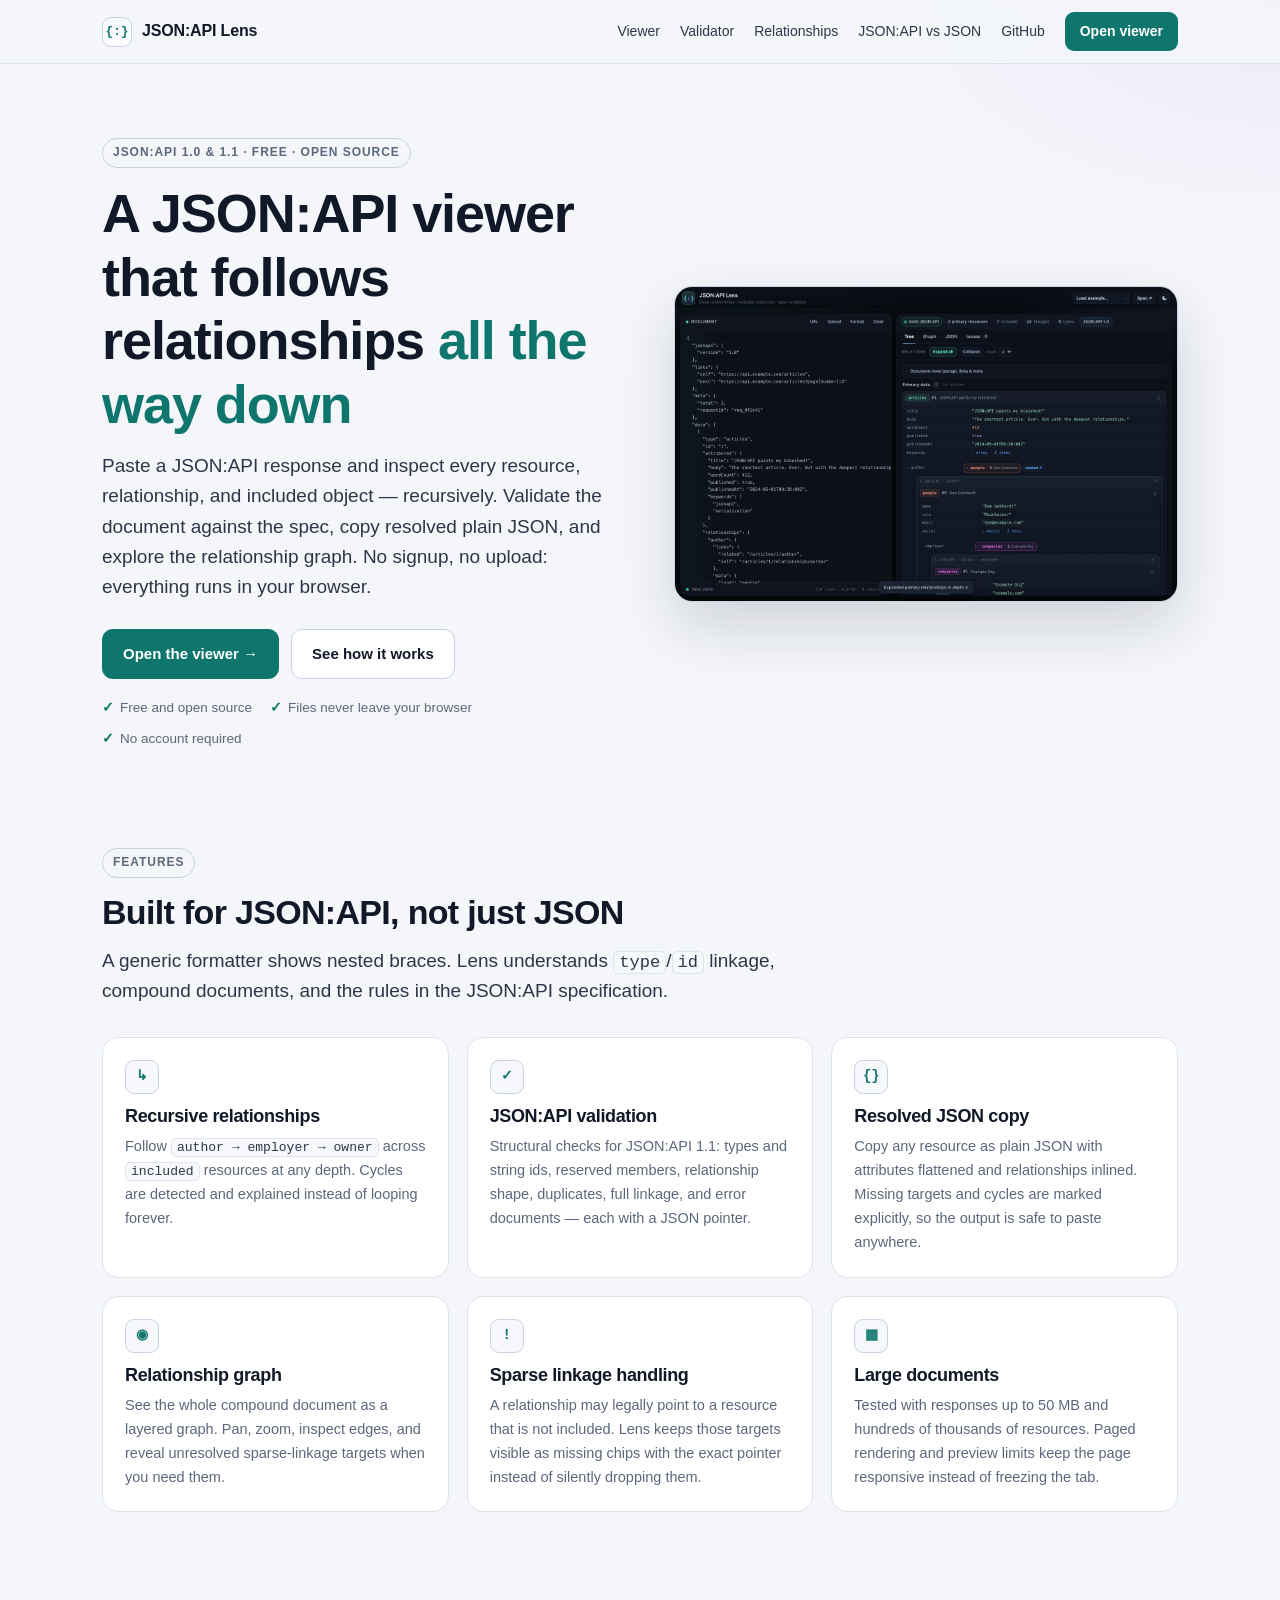
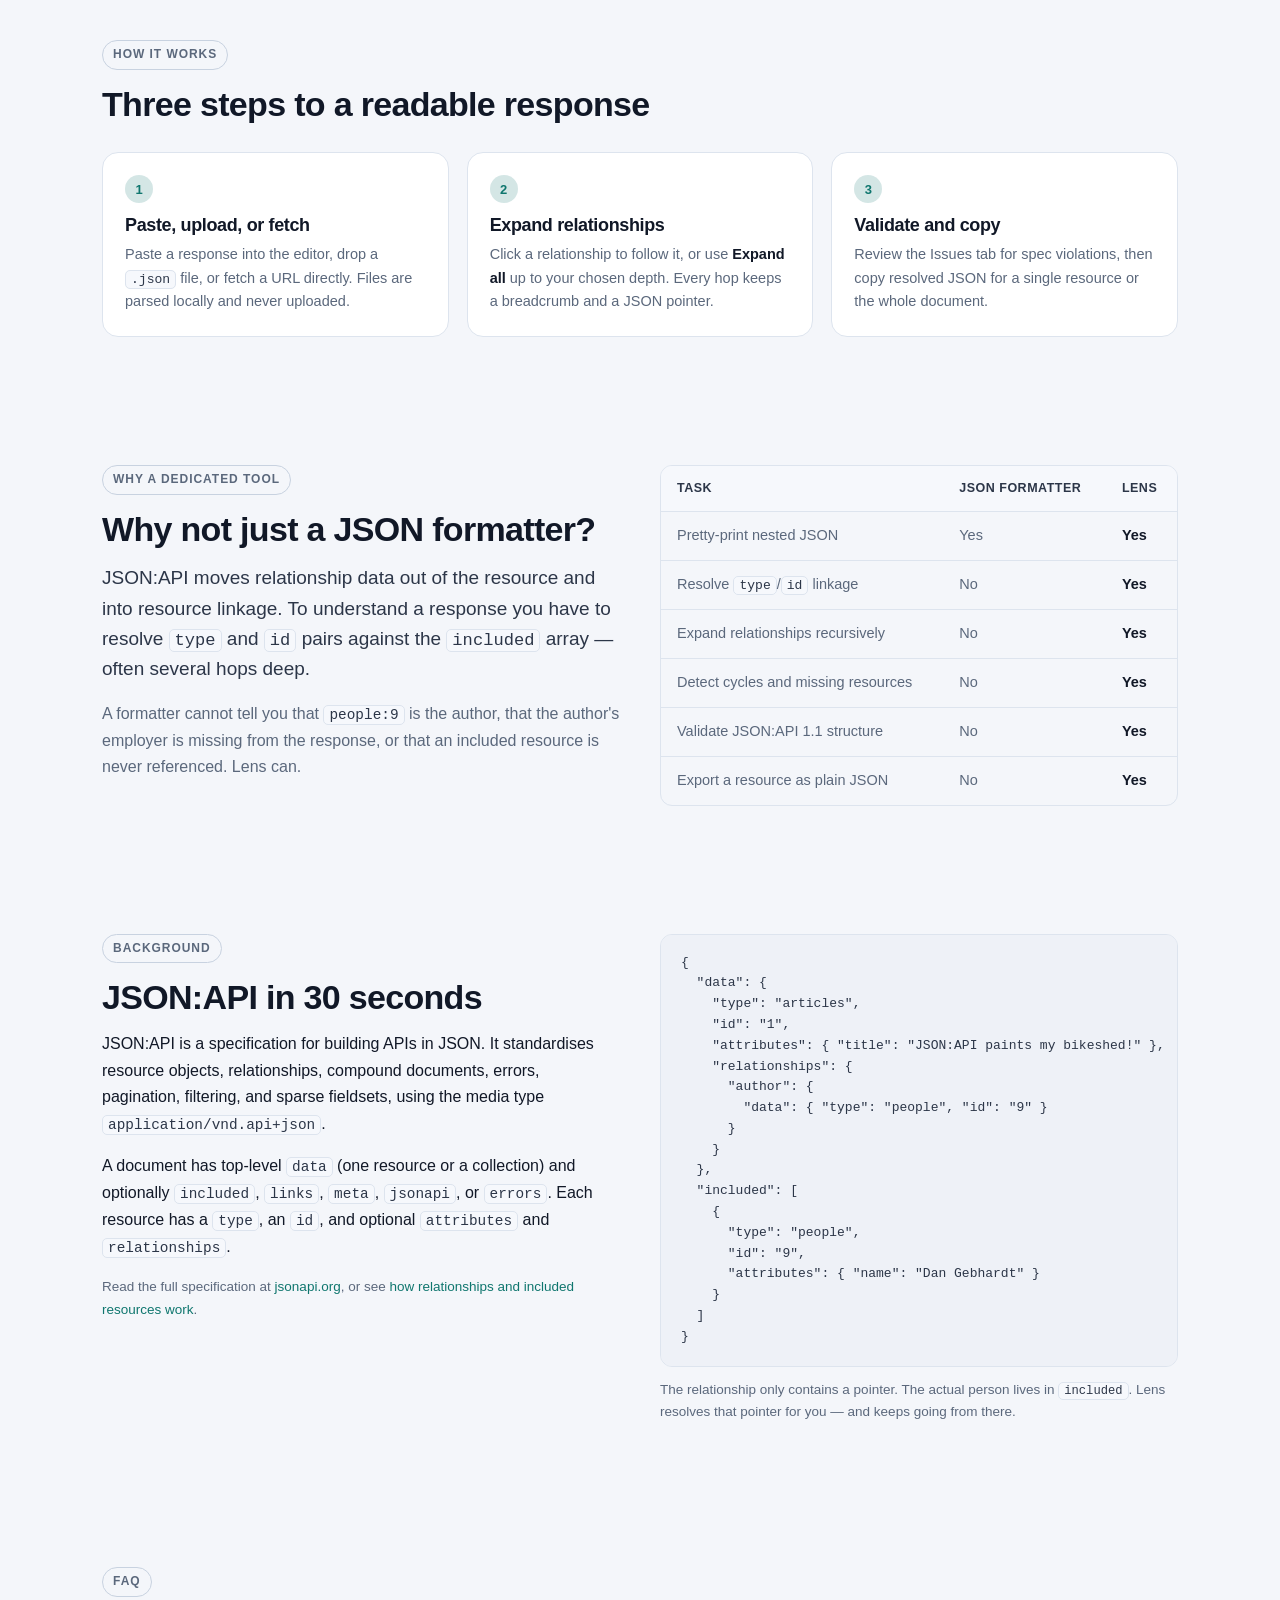
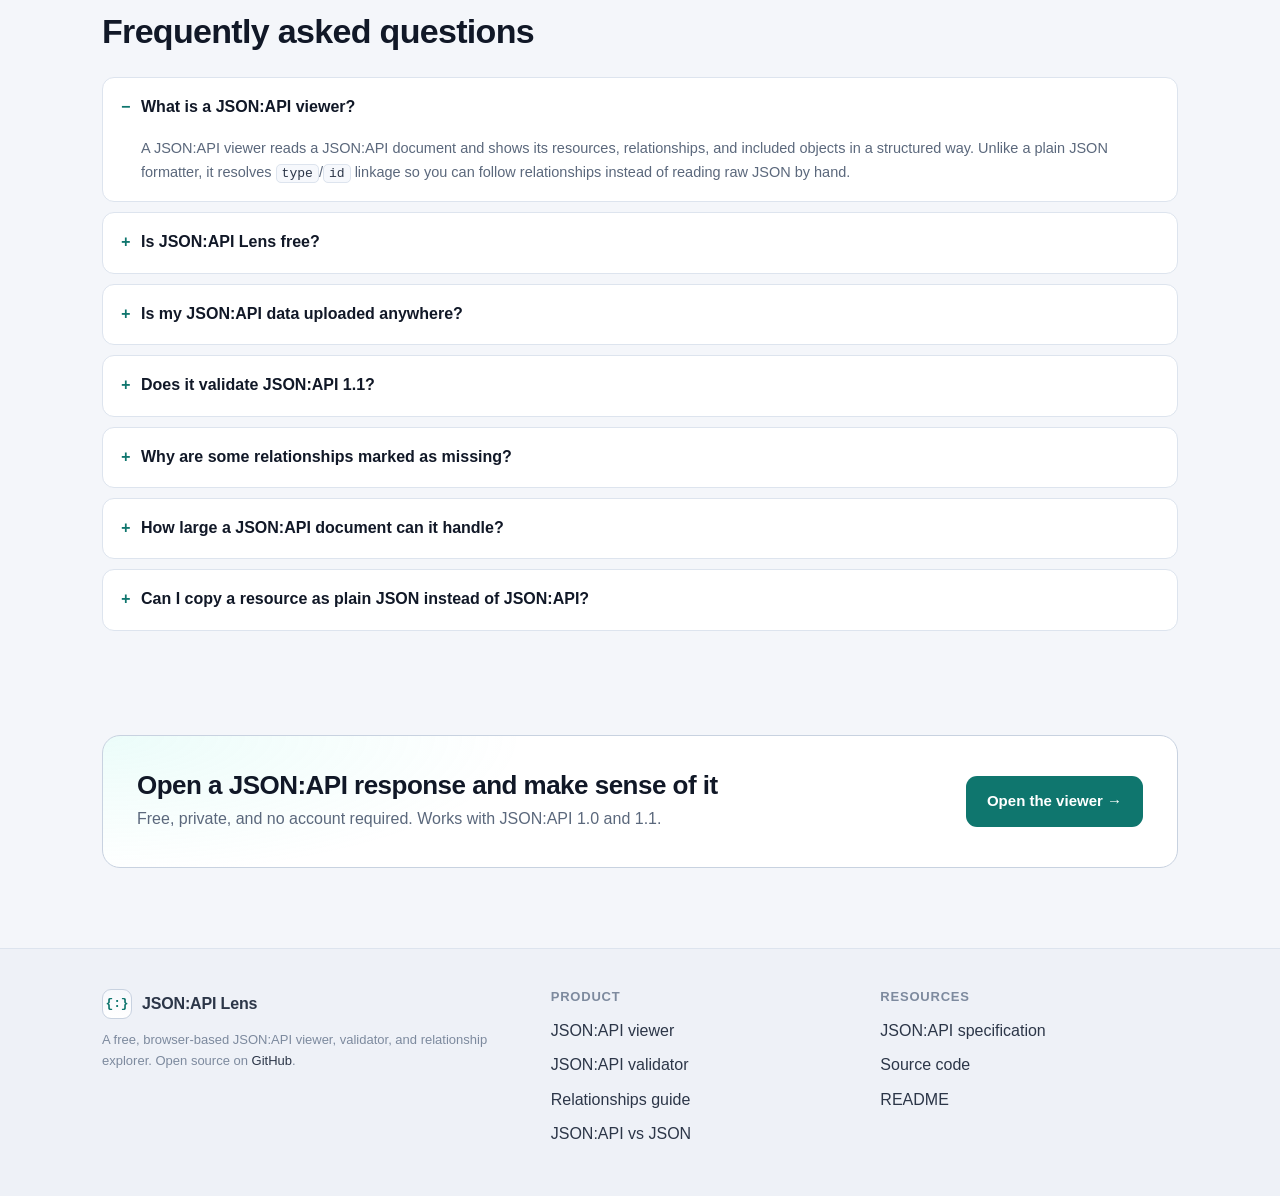
==== index.html @ 41653e5f "JSON:API Lens: viewer, validator, guides, and SEO" ====
<!doctype html>
<html lang="en">
  <head>
    <meta charset="utf-8" />
    <meta name="viewport" content="width=device-width, initial-scale=1" />
    <title>JSON:API Viewer, Validator &amp; Explorer — JSON:API Lens</title>
    <meta
      name="description"
      content="Free online JSON:API viewer, validator and explorer. Expand relationships and included resources recursively, inspect compound documents, and check JSON:API 1.1 structure. Runs in your browser — no signup."
    />
    <meta name="robots" content="index,follow,max-image-preview:large" />
    <link rel="canonical" href="https://nayanbhut.github.io/jsonapi-lens/" />
    <link rel="icon" type="image/svg+xml" href="assets/favicon.svg" />
    <meta name="theme-color" content="#070a10" />

    <meta property="og:type" content="website" />
    <meta property="og:site_name" content="JSON:API Lens" />
    <meta property="og:url" content="https://nayanbhut.github.io/jsonapi-lens/" />
    <meta property="og:title" content="JSON:API Viewer, Validator &amp; Explorer — JSON:API Lens" />
    <meta
      property="og:description"
      content="Expand JSON:API relationships and included resources recursively, validate the document against the spec, and copy resolved plain JSON. Free, private, and browser-based."
    />
    <meta property="og:image" content="https://nayanbhut.github.io/jsonapi-lens/assets/og-image.png" />
    <meta property="og:image:width" content="1200" />
    <meta property="og:image:height" content="630" />
    <meta name="twitter:card" content="summary_large_image" />
    <meta name="twitter:title" content="JSON:API Viewer, Validator &amp; Explorer — JSON:API Lens" />
    <meta
      name="twitter:description"
      content="Expand JSON:API relationships and included resources recursively, validate the document against the spec, and copy resolved plain JSON."
    />
    <meta name="twitter:image" content="https://nayanbhut.github.io/jsonapi-lens/assets/og-image.png" />

    <link rel="stylesheet" href="site.css" />

    <script type="application/ld+json">
      {
        "@context": "https://schema.org",
        "@graph": [
          {
            "@type": "WebSite",
            "@id": "https://nayanbhut.github.io/jsonapi-lens/#website",
            "url": "https://nayanbhut.github.io/jsonapi-lens/",
            "name": "JSON:API Lens",
            "description": "Free JSON:API viewer, validator, and relationship explorer."
          },
          {
            "@type": "SoftwareApplication",
            "@id": "https://nayanbhut.github.io/jsonapi-lens/#app",
            "name": "JSON:API Lens",
            "url": "https://nayanbhut.github.io/jsonapi-lens/viewer/",
            "applicationCategory": "DeveloperApplication",
            "operatingSystem": "Any",
            "browserRequirements": "Requires JavaScript",
            "description": "Inspect JSON:API documents with recursive relationship expansion, spec validation, resolved JSON export, and an interactive relationship graph.",
            "offers": {
              "@type": "Offer",
              "price": "0",
              "priceCurrency": "USD"
            },
            "isAccessibleForFree": true,
            "license": "https://github.com/NayanBhut/jsonapi-lens"
          },
          {
            "@type": "FAQPage",
            "@id": "https://nayanbhut.github.io/jsonapi-lens/#faq",
            "mainEntity": [
              {
                "@type": "Question",
                "name": "What is a JSON:API viewer?",
                "acceptedAnswer": {
                  "@type": "Answer",
                  "text": "A JSON:API viewer reads a JSON:API document and shows its resources, relationships, and included objects in a structured way. Unlike a plain JSON formatter, it resolves type/id linkage so you can follow relationships instead of reading raw JSON by hand."
                }
              },
              {
                "@type": "Question",
                "name": "Is JSON:API Lens free?",
                "acceptedAnswer": {
                  "@type": "Answer",
                  "text": "Yes. JSON:API Lens is free and open source. There is no signup, no paid tier, and no server-side processing."
                }
              },
              {
                "@type": "Question",
                "name": "Is my JSON:API data uploaded anywhere?",
                "acceptedAnswer": {
                  "@type": "Answer",
                  "text": "No. Parsing, validation, and rendering happen entirely in your browser. If you fetch a URL, the request goes directly from your browser to that API, subject to its CORS policy."
                }
              },
              {
                "@type": "Question",
                "name": "Does it validate JSON:API 1.1?",
                "acceptedAnswer": {
                  "@type": "Answer",
                  "text": "JSON:API Lens checks structural JSON:API 1.1 rules: required type and string id members, reserved field names, attribute/relationship collisions, relationship shape, duplicate resources, full linkage, resource identifier objects, and error document structure. Business rules are out of scope."
                }
              },
              {
                "@type": "Question",
                "name": "Why are some relationships marked as missing?",
                "acceptedAnswer": {
                  "@type": "Answer",
                  "text": "JSON:API allows sparse linkage: a relationship can point to a resource that is not present in data or included. Lens keeps those targets visible as missing chips with their JSON pointer so you can tell an intentionally omitted resource from a broken document."
                }
              },
              {
                "@type": "Question",
                "name": "How large a JSON:API document can it handle?",
                "acceptedAnswer": {
                  "@type": "Answer",
                  "text": "The viewer handles documents up to 50 MB. It renders primary resources, included resources, and validation issues in pages so the page stays responsive, and it summarizes values that are too large or too deeply nested to preview."
                }
              },
              {
                "@type": "Question",
                "name": "Can I copy a resource as plain JSON instead of JSON:API?",
                "acceptedAnswer": {
                  "@type": "Answer",
                  "text": "Yes. The copy button on any resource card produces plain JSON: attributes are flattened and relationships are replaced with the resolved resource data, recursively. Missing targets and cycles are marked explicitly."
                }
              }
            ]
          }
        ]
      }
    </script>
  </head>
  <body>
    <a class="skip-link" href="#main">Skip to content</a>

    <header class="site-header">
      <div class="site-header-inner">
        <a class="brand" href="./" aria-label="JSON:API Lens home">
          <span class="brand-mark" aria-hidden="true">{:}</span>
          JSON:API Lens
        </a>
        <nav class="site-nav" aria-label="Main navigation">
          <a href="viewer/">Viewer</a>
          <a href="docs/jsonapi-validator/">Validator</a>
          <a href="docs/jsonapi-relationships/">Relationships</a>
          <a href="docs/jsonapi-vs-json/">JSON:API vs JSON</a>
          <a href="https://github.com/NayanBhut/jsonapi-lens" rel="noopener">GitHub</a>
          <a class="nav-cta" href="viewer/">Open viewer</a>
        </nav>
      </div>
    </header>

    <main id="main">
      <section class="hero">
        <div class="wrap">
          <div class="hero-grid">
            <div>
              <span class="eyebrow">JSON:API 1.0 &amp; 1.1 · Free · Open source</span>
              <h1>A JSON:API viewer that follows relationships <span>all the way down</span></h1>
              <p class="lead">
                Paste a JSON:API response and inspect every resource, relationship, and included object — recursively.
                Validate the document against the spec, copy resolved plain JSON, and explore the relationship graph.
                No signup, no upload: everything runs in your browser.
              </p>
              <div class="hero-actions">
                <a class="btn btn-primary" href="viewer/">Open the viewer →</a>
                <a class="btn" href="#how-it-works">See how it works</a>
              </div>
              <div class="hero-note">
                <span>Free and open source</span>
                <span>Files never leave your browser</span>
                <span>No account required</span>
              </div>
            </div>
            <div class="hero-shot">
              <img
                src="assets/screenshot-tree.png"
                width="1440"
                height="900"
                alt="JSON:API Lens showing a screen resource with widgets, blocks, and actions expanded recursively"
              />
            </div>
          </div>
        </div>
      </section>

      <section class="section" id="features">
        <div class="wrap">
          <span class="eyebrow">Features</span>
          <h2>Built for JSON:API, not just JSON</h2>
          <p class="lead" style="max-width: 720px">
            A generic formatter shows nested braces. Lens understands <code>type</code>/<code>id</code> linkage,
            compound documents, and the rules in the JSON:API specification.
          </p>

          <div class="grid" style="margin-top: 30px">
            <article class="card">
              <div class="icon" aria-hidden="true">↳</div>
              <h3>Recursive relationships</h3>
              <p>
                Follow <code>author → employer → owner</code> across <code>included</code> resources at any depth.
                Cycles are detected and explained instead of looping forever.
              </p>
            </article>
            <article class="card">
              <div class="icon" aria-hidden="true">✓</div>
              <h3>JSON:API validation</h3>
              <p>
                Structural checks for JSON:API 1.1: types and string ids, reserved members, relationship shape,
                duplicates, full linkage, and error documents — each with a JSON pointer.
              </p>
            </article>
            <article class="card">
              <div class="icon" aria-hidden="true">{}</div>
              <h3>Resolved JSON copy</h3>
              <p>
                Copy any resource as plain JSON with attributes flattened and relationships inlined. Missing targets
                and cycles are marked explicitly, so the output is safe to paste anywhere.
              </p>
            </article>
            <article class="card">
              <div class="icon" aria-hidden="true">◉</div>
              <h3>Relationship graph</h3>
              <p>
                See the whole compound document as a layered graph. Pan, zoom, inspect edges, and reveal unresolved
                sparse-linkage targets when you need them.
              </p>
            </article>
            <article class="card">
              <div class="icon" aria-hidden="true">!</div>
              <h3>Sparse linkage handling</h3>
              <p>
                A relationship may legally point to a resource that is not included. Lens keeps those targets visible
                as missing chips with the exact pointer instead of silently dropping them.
              </p>
            </article>
            <article class="card">
              <div class="icon" aria-hidden="true">▦</div>
              <h3>Large documents</h3>
              <p>
                Tested with responses up to 50 MB and hundreds of thousands of resources. Paged rendering and preview
                limits keep the page responsive instead of freezing the tab.
              </p>
            </article>
          </div>
        </div>
      </section>

      <section class="section" id="how-it-works">
        <div class="wrap">
          <span class="eyebrow">How it works</span>
          <h2>Three steps to a readable response</h2>
          <div class="steps" style="margin-top: 28px">
            <div class="step">
              <h3>Paste, upload, or fetch</h3>
              <p>
                Paste a response into the editor, drop a <code>.json</code> file, or fetch a URL directly. Files are
                parsed locally and never uploaded.
              </p>
            </div>
            <div class="step">
              <h3>Expand relationships</h3>
              <p>
                Click a relationship to follow it, or use <strong>Expand all</strong> up to your chosen depth. Every
                hop keeps a breadcrumb and a JSON pointer.
              </p>
            </div>
            <div class="step">
              <h3>Validate and copy</h3>
              <p>
                Review the Issues tab for spec violations, then copy resolved JSON for a single resource or the whole
                document.
              </p>
            </div>
          </div>
        </div>
      </section>

      <section class="section">
        <div class="wrap">
          <div class="split">
            <div>
              <span class="eyebrow">Why a dedicated tool</span>
              <h2>Why not just a JSON formatter?</h2>
              <p class="lead">
                JSON:API moves relationship data out of the resource and into resource linkage. To understand a
                response you have to resolve <code>type</code> and <code>id</code> pairs against the
                <code>included</code> array — often several hops deep.
              </p>
              <p class="muted">
                A formatter cannot tell you that <code>people:9</code> is the author, that the author's employer is
                missing from the response, or that an included resource is never referenced. Lens can.
              </p>
            </div>
            <div class="table-wrap">
              <table>
                <caption class="sr-only" style="position: absolute; left: -9999px">
                  Comparison of a generic JSON formatter and JSON:API Lens
                </caption>
                <thead>
                  <tr>
                    <th scope="col">Task</th>
                    <th scope="col">JSON formatter</th>
                    <th scope="col">Lens</th>
                  </tr>
                </thead>
                <tbody>
                  <tr>
                    <td>Pretty-print nested JSON</td>
                    <td>Yes</td>
                    <td><strong>Yes</strong></td>
                  </tr>
                  <tr>
                    <td>Resolve <code>type</code>/<code>id</code> linkage</td>
                    <td>No</td>
                    <td><strong>Yes</strong></td>
                  </tr>
                  <tr>
                    <td>Expand relationships recursively</td>
                    <td>No</td>
                    <td><strong>Yes</strong></td>
                  </tr>
                  <tr>
                    <td>Detect cycles and missing resources</td>
                    <td>No</td>
                    <td><strong>Yes</strong></td>
                  </tr>
                  <tr>
                    <td>Validate JSON:API 1.1 structure</td>
                    <td>No</td>
                    <td><strong>Yes</strong></td>
                  </tr>
                  <tr>
                    <td>Export a resource as plain JSON</td>
                    <td>No</td>
                    <td><strong>Yes</strong></td>
                  </tr>
                </tbody>
              </table>
            </div>
          </div>
        </div>
      </section>

      <section class="section">
        <div class="wrap">
          <div class="split">
            <div>
              <span class="eyebrow">Background</span>
              <h2>JSON:API in 30 seconds</h2>
              <p>
                JSON:API is a specification for building APIs in JSON. It standardises resource objects,
                relationships, compound documents, errors, pagination, filtering, and sparse fieldsets, using the
                media type <code>application/vnd.api+json</code>.
              </p>
              <p>
                A document has top-level <code>data</code> (one resource or a collection) and optionally
                <code>included</code>, <code>links</code>, <code>meta</code>, <code>jsonapi</code>, or
                <code>errors</code>. Each resource has a <code>type</code>, an <code>id</code>, and optional
                <code>attributes</code> and <code>relationships</code>.
              </p>
              <p class="small muted">
                Read the full specification at
                <a href="https://jsonapi.org/format/" rel="noopener">jsonapi.org</a>, or see
                <a href="docs/jsonapi-relationships/">how relationships and included resources work</a>.
              </p>
            </div>
            <div>
              <pre><code>{
  "data": {
    "type": "articles",
    "id": "1",
    "attributes": { "title": "JSON:API paints my bikeshed!" },
    "relationships": {
      "author": {
        "data": { "type": "people", "id": "9" }
      }
    }
  },
  "included": [
    {
      "type": "people",
      "id": "9",
      "attributes": { "name": "Dan Gebhardt" }
    }
  ]
}</code></pre>
              <p class="small muted" style="margin-top: 12px">
                The relationship only contains a pointer. The actual person lives in <code>included</code>. Lens
                resolves that pointer for you — and keeps going from there.
              </p>
            </div>
          </div>
        </div>
      </section>

      <section class="section" id="faq">
        <div class="wrap">
          <span class="eyebrow">FAQ</span>
          <h2>Frequently asked questions</h2>
          <div class="faq" style="margin-top: 26px">
            <details open>
              <summary>What is a JSON:API viewer?</summary>
              <div class="faq-body">
                <p>
                  A JSON:API viewer reads a JSON:API document and shows its resources, relationships, and included
                  objects in a structured way. Unlike a plain JSON formatter, it resolves <code>type</code>/<code
                    >id</code
                  >
                  linkage so you can follow relationships instead of reading raw JSON by hand.
                </p>
              </div>
            </details>
            <details>
              <summary>Is JSON:API Lens free?</summary>
              <div class="faq-body">
                <p>
                  Yes. JSON:API Lens is free and open source. There is no signup, no paid tier, and no server-side
                  processing.
                </p>
              </div>
            </details>
            <details>
              <summary>Is my JSON:API data uploaded anywhere?</summary>
              <div class="faq-body">
                <p>
                  No. Parsing, validation, and rendering happen entirely in your browser. If you fetch a URL, the
                  request goes directly from your browser to that API, subject to its CORS policy.
                </p>
              </div>
            </details>
            <details>
              <summary>Does it validate JSON:API 1.1?</summary>
              <div class="faq-body">
                <p>
                  JSON:API Lens checks structural JSON:API 1.1 rules: required type and string id members, reserved
                  field names, attribute/relationship collisions, relationship shape, duplicate resources, full
                  linkage, resource identifier objects, and error document structure. Business rules are out of
                  scope.
                </p>
              </div>
            </details>
            <details>
              <summary>Why are some relationships marked as missing?</summary>
              <div class="faq-body">
                <p>
                  JSON:API allows sparse linkage: a relationship can point to a resource that is not present in
                  <code>data</code> or <code>included</code>. Lens keeps those targets visible as missing chips with
                  their JSON pointer so you can tell an intentionally omitted resource from a broken document.
                </p>
              </div>
            </details>
            <details>
              <summary>How large a JSON:API document can it handle?</summary>
              <div class="faq-body">
                <p>
                  The viewer handles documents up to 50 MB. It renders primary resources, included resources, and
                  validation issues in pages so the page stays responsive, and it summarizes values that are too
                  large or too deeply nested to preview.
                </p>
              </div>
            </details>
            <details>
              <summary>Can I copy a resource as plain JSON instead of JSON:API?</summary>
              <div class="faq-body">
                <p>
                  Yes. The copy button on any resource card produces plain JSON: attributes are flattened and
                  relationships are replaced with the resolved resource data, recursively. Missing targets and cycles
                  are marked explicitly.
                </p>
              </div>
            </details>
          </div>
        </div>
      </section>

      <section class="section-tight">
        <div class="wrap">
          <div class="cta">
            <div>
              <h2>Open a JSON:API response and make sense of it</h2>
              <p>Free, private, and no account required. Works with JSON:API 1.0 and 1.1.</p>
            </div>
            <a class="btn btn-primary" href="viewer/">Open the viewer →</a>
          </div>
        </div>
      </section>
    </main>

    <footer class="site-footer">
      <div class="site-footer-inner">
        <div>
          <a class="brand" href="./">
            <span class="brand-mark" aria-hidden="true">{:}</span>
            JSON:API Lens
          </a>
          <p class="fine">
            A free, browser-based JSON:API viewer, validator, and relationship explorer. Open source on
            <a href="https://github.com/NayanBhut/jsonapi-lens" rel="noopener">GitHub</a>.
          </p>
        </div>
        <div>
          <h3>Product</h3>
          <ul>
            <li><a href="viewer/">JSON:API viewer</a></li>
            <li><a href="docs/jsonapi-validator/">JSON:API validator</a></li>
            <li><a href="docs/jsonapi-relationships/">Relationships guide</a></li>
            <li><a href="docs/jsonapi-vs-json/">JSON:API vs JSON</a></li>
          </ul>
        </div>
        <div>
          <h3>Resources</h3>
          <ul>
            <li><a href="https://jsonapi.org/format/" rel="noopener">JSON:API specification</a></li>
            <li><a href="https://github.com/NayanBhut/jsonapi-lens" rel="noopener">Source code</a></li>
            <li><a href="https://github.com/NayanBhut/jsonapi-lens#readme" rel="noopener">README</a></li>
          </ul>
        </div>
      </div>
    </footer>
  </body>
</html>
---- site.css ----
/* JSON:API Lens — marketing and documentation site.
   Separate from the viewer's app stylesheet so the tool stays untouched. */

:root {
  color-scheme: dark;
  --bg: #070a10;
  --bg-soft: #0b0f17;
  --surface: #0e1420;
  --surface-2: #121a28;
  --border: #1d2637;
  --border-strong: #2a3549;
  --text: #e8edf6;
  --text-soft: #c3ccdb;
  --muted: #8f9cb1;
  --faint: #66738a;
  --accent: #5eead4;
  --accent-ink: #04211d;
  --violet: #a78bfa;
  --blue: #60a5fa;
  --green: #34d399;
  --amber: #fbbf24;
  --red: #fb7185;
  --mono: ui-monospace, "SFMono-Regular", "SF Mono", Menlo, Consolas, "Liberation Mono", monospace;
  --sans: -apple-system, BlinkMacSystemFont, "Inter", "Segoe UI", Roboto, Helvetica, Arial, sans-serif;
  --radius: 16px;
  --max: 1120px;
}

@media (prefers-color-scheme: light) {
  :root {
    color-scheme: light;
    --bg: #f4f6fa;
    --bg-soft: #eef1f7;
    --surface: #ffffff;
    --surface-2: #f6f8fc;
    --border: #dde4ee;
    --border-strong: #c8d2e0;
    --text: #111827;
    --text-soft: #2c3648;
    --muted: #5b687c;
    --faint: #7d8a9e;
    --accent: #0f766e;
    --accent-ink: #ffffff;
    --violet: #6d28d9;
    --blue: #1d4ed8;
    --green: #047857;
    --amber: #b45309;
    --red: #be123c;
  }
}

*,
*::before,
*::after {
  box-sizing: border-box;
}

html {
  scroll-behavior: smooth;
}

body {
  margin: 0;
  background:
    radial-gradient(900px 480px at 8% -8%, rgba(94, 234, 212, 0.1), transparent 60%),
    radial-gradient(760px 420px at 100% 0%, rgba(167, 139, 250, 0.11), transparent 55%),
    var(--bg);
  color: var(--text);
  font-family: var(--sans);
  font-size: 16px;
  line-height: 1.65;
  -webkit-font-smoothing: antialiased;
  text-rendering: optimizeLegibility;
}

img {
  max-width: 100%;
  height: auto;
}

a {
  color: var(--accent);
  text-decoration: none;
}

a:hover {
  text-decoration: underline;
}

code,
pre {
  font-family: var(--mono);
}

code {
  font-size: 0.9em;
  padding: 1px 5px;
  border: 1px solid var(--border);
  border-radius: 5px;
  background: var(--surface-2);
  color: var(--text-soft);
}

pre {
  margin: 0;
  padding: 18px 20px;
  overflow: auto;
  border: 1px solid var(--border);
  border-radius: 12px;
  background: var(--bg-soft);
  color: var(--text-soft);
  font-size: 13px;
  line-height: 1.6;
}

pre code {
  padding: 0;
  border: 0;
  background: none;
  font-size: inherit;
}

h1,
h2,
h3 {
  margin: 0 0 14px;
  line-height: 1.18;
  letter-spacing: -0.02em;
}

h1 {
  font-size: clamp(34px, 5vw, 54px);
}

h2 {
  font-size: clamp(25px, 3vw, 34px);
}

h3 {
  font-size: 18px;
}

p {
  margin: 0 0 16px;
}

ul,
ol {
  margin: 0 0 18px;
  padding-left: 22px;
}

li {
  margin-bottom: 8px;
}

strong {
  color: var(--text);
}

/* Header ------------------------------------------------------------------- */

.site-header {
  position: sticky;
  top: 0;
  z-index: 20;
  border-bottom: 1px solid var(--border);
  background: color-mix(in srgb, var(--bg) 86%, transparent);
  backdrop-filter: blur(14px);
}

.site-header-inner {
  max-width: var(--max);
  margin: 0 auto;
  padding: 12px 22px;
  display: flex;
  align-items: center;
  gap: 22px;
}

.brand {
  display: flex;
  align-items: center;
  gap: 10px;
  color: var(--text);
  font-weight: 650;
  letter-spacing: -0.01em;
  white-space: nowrap;
}

.brand:hover {
  text-decoration: none;
}

.brand-mark {
  display: inline-flex;
  align-items: center;
  justify-content: center;
  width: 30px;
  height: 30px;
  border-radius: 9px;
  border: 1px solid var(--border-strong);
  background: linear-gradient(180deg, var(--surface-2), var(--surface));
  color: var(--accent);
  font-family: var(--mono);
  font-size: 13px;
  font-weight: 700;
}

.site-nav {
  display: flex;
  align-items: center;
  gap: 20px;
  margin-left: auto;
  font-size: 14px;
}

.site-nav a {
  color: var(--text-soft);
}

.site-nav a:hover {
  color: var(--text);
  text-decoration: none;
}

.site-nav .nav-cta {
  padding: 8px 15px;
  border-radius: 9px;
  background: var(--accent);
  color: var(--accent-ink);
  font-weight: 650;
}

.site-nav .nav-cta:hover {
  filter: brightness(1.06);
}

@media (max-width: 760px) {
  .site-header-inner {
    flex-wrap: wrap;
    gap: 10px 16px;
  }
  .site-nav {
    gap: 14px;
    width: 100%;
    margin-left: 0;
    overflow-x: auto;
    padding-bottom: 2px;
  }
}

/* Layout ------------------------------------------------------------------- */

.wrap {
  max-width: var(--max);
  margin: 0 auto;
  padding: 0 22px;
}

.section {
  padding: 64px 0;
}

.section-tight {
  padding: 40px 0;
}

.eyebrow {
  display: inline-block;
  margin-bottom: 14px;
  padding: 4px 10px;
  border: 1px solid var(--border-strong);
  border-radius: 999px;
  color: var(--muted);
  font-size: 12px;
  font-weight: 600;
  letter-spacing: 0.08em;
  text-transform: uppercase;
}

.lead {
  color: var(--text-soft);
  font-size: 19px;
  line-height: 1.6;
}

.muted {
  color: var(--muted);
}

.small {
  font-size: 13.5px;
}

/* Hero --------------------------------------------------------------------- */

.hero {
  padding: 74px 0 34px;
}

.hero-grid {
  display: grid;
  grid-template-columns: minmax(0, 1.02fr) minmax(0, 0.98fr);
  gap: 48px;
  align-items: center;
}

.hero h1 span {
  color: var(--accent);
}

.hero .lead {
  max-width: 560px;
}

.hero-actions {
  display: flex;
  flex-wrap: wrap;
  gap: 12px;
  margin: 26px 0 18px;
}

.btn {
  display: inline-flex;
  align-items: center;
  justify-content: center;
  gap: 8px;
  padding: 12px 20px;
  border-radius: 11px;
  border: 1px solid var(--border-strong);
  background: var(--surface);
  color: var(--text);
  font-size: 15px;
  font-weight: 650;
}

.btn:hover {
  text-decoration: none;
  border-color: var(--accent);
}

.btn-primary {
  border-color: transparent;
  background: var(--accent);
  color: var(--accent-ink);
}

.btn-primary:hover {
  filter: brightness(1.07);
}

.hero-note {
  display: flex;
  flex-wrap: wrap;
  gap: 8px 18px;
  color: var(--muted);
  font-size: 13.5px;
}

.hero-note span::before {
  content: "✓";
  margin-right: 6px;
  color: var(--green);
  font-weight: 700;
}

.hero-shot {
  position: relative;
  border: 1px solid var(--border-strong);
  border-radius: 18px;
  background: var(--surface);
  box-shadow: 0 30px 80px rgba(0, 0, 0, 0.45);
  overflow: hidden;
}

.hero-shot img {
  display: block;
  width: 100%;
}

@media (prefers-color-scheme: light) {
  .hero-shot {
    box-shadow: 0 24px 60px rgba(15, 23, 42, 0.16);
  }
}

@media (max-width: 900px) {
  .hero-grid {
    grid-template-columns: 1fr;
    gap: 34px;
  }
  .hero {
    padding-top: 48px;
  }
}

/* Feature grid ------------------------------------------------------------- */

.grid {
  display: grid;
  grid-template-columns: repeat(3, minmax(0, 1fr));
  gap: 18px;
}

@media (max-width: 900px) {
  .grid {
    grid-template-columns: repeat(2, minmax(0, 1fr));
  }
}

@media (max-width: 620px) {
  .grid {
    grid-template-columns: 1fr;
  }
}

.card {
  padding: 22px;
  border: 1px solid var(--border);
  border-radius: var(--radius);
  background: linear-gradient(180deg, rgba(255, 255, 255, 0.02), transparent 120px), var(--surface);
}

.card h3 {
  margin-bottom: 8px;
}

.card p {
  margin: 0;
  color: var(--muted);
  font-size: 14.5px;
}

.card .icon {
  display: inline-flex;
  align-items: center;
  justify-content: center;
  width: 34px;
  height: 34px;
  margin-bottom: 12px;
  border: 1px solid var(--border-strong);
  border-radius: 9px;
  background: var(--surface-2);
  color: var(--accent);
  font-family: var(--mono);
  font-size: 14px;
  font-weight: 700;
}

/* Steps -------------------------------------------------------------------- */

.steps {
  display: grid;
  grid-template-columns: repeat(3, minmax(0, 1fr));
  gap: 18px;
  counter-reset: step;
}

.step {
  padding: 22px;
  border: 1px solid var(--border);
  border-radius: var(--radius);
  background: var(--surface);
}

.step::before {
  counter-increment: step;
  content: counter(step);
  display: inline-flex;
  align-items: center;
  justify-content: center;
  width: 28px;
  height: 28px;
  margin-bottom: 12px;
  border-radius: 999px;
  background: color-mix(in srgb, var(--accent) 18%, transparent);
  color: var(--accent);
  font-weight: 700;
  font-size: 13px;
}

.step h3 {
  margin-bottom: 6px;
}

.step p {
  margin: 0;
  color: var(--muted);
  font-size: 14.5px;
}

@media (max-width: 760px) {
  .steps {
    grid-template-columns: 1fr;
  }
}

/* Split section ------------------------------------------------------------ */

.split {
  display: grid;
  grid-template-columns: minmax(0, 1fr) minmax(0, 1fr);
  gap: 40px;
  align-items: start;
}

@media (max-width: 860px) {
  .split {
    grid-template-columns: 1fr;
    gap: 26px;
  }
}

.checklist {
  list-style: none;
  padding: 0;
}

.checklist li {
  position: relative;
  padding-left: 26px;
}

.checklist li::before {
  content: "✓";
  position: absolute;
  left: 0;
  top: 0;
  color: var(--green);
  font-weight: 700;
}

.checklist.cross li::before {
  content: "×";
  color: var(--red);
}

/* Table -------------------------------------------------------------------- */

.table-wrap {
  overflow-x: auto;
  border: 1px solid var(--border);
  border-radius: 12px;
}

table {
  width: 100%;
  border-collapse: collapse;
  font-size: 14.5px;
}

th,
td {
  padding: 12px 16px;
  text-align: left;
  border-bottom: 1px solid var(--border);
  vertical-align: top;
}

th {
  background: var(--surface-2);
  color: var(--text-soft);
  font-size: 12.5px;
  letter-spacing: 0.04em;
  text-transform: uppercase;
}

tr:last-child td {
  border-bottom: 0;
}

td {
  color: var(--muted);
}

td strong {
  color: var(--text);
}

/* FAQ ---------------------------------------------------------------------- */

.faq {
  display: grid;
  gap: 10px;
}

.faq details {
  border: 1px solid var(--border);
  border-radius: 12px;
  background: var(--surface);
}

.faq summary {
  cursor: pointer;
  padding: 16px 18px;
  color: var(--text);
  font-weight: 600;
  list-style: none;
}

.faq summary::-webkit-details-marker {
  display: none;
}

.faq summary::before {
  content: "+";
  display: inline-block;
  width: 20px;
  color: var(--accent);
  font-family: var(--mono);
}

.faq details[open] summary::before {
  content: "−";
}

.faq .faq-body {
  padding: 0 18px 16px 38px;
  color: var(--muted);
  font-size: 14.5px;
}

.faq .faq-body p:last-child {
  margin-bottom: 0;
}

/* CTA ---------------------------------------------------------------------- */

.cta {
  display: flex;
  align-items: center;
  justify-content: space-between;
  gap: 26px;
  padding: 34px;
  border: 1px solid var(--border-strong);
  border-radius: 18px;
  background:
    radial-gradient(600px 200px at 0% 0%, rgba(94, 234, 212, 0.12), transparent 70%),
    var(--surface);
}

.cta h2 {
  margin-bottom: 6px;
  font-size: 26px;
}

.cta p {
  margin: 0;
  color: var(--muted);
}

@media (max-width: 700px) {
  .cta {
    flex-direction: column;
    align-items: flex-start;
  }
}

/* Docs --------------------------------------------------------------------- */

.doc-hero {
  padding: 44px 0 10px;
}

.breadcrumbs {
  display: flex;
  flex-wrap: wrap;
  gap: 8px;
  margin-bottom: 18px;
  color: var(--faint);
  font-size: 13px;
}

.breadcrumbs a {
  color: var(--muted);
}

.breadcrumbs span {
  color: var(--faint);
}

.doc-layout {
  display: grid;
  grid-template-columns: minmax(0, 1fr) 260px;
  gap: 44px;
  align-items: start;
  padding-bottom: 64px;
}

.doc-body {
  min-width: 0;
}

.doc-body h2 {
  margin-top: 38px;
  font-size: 27px;
}

.doc-body h3 {
  margin-top: 26px;
}

.doc-body p,
.doc-body li {
  color: var(--text-soft);
}

.doc-body .note {
  margin: 20px 0;
  padding: 14px 16px;
  border-left: 3px solid var(--accent);
  border-radius: 0 10px 10px 0;
  background: var(--surface-2);
  color: var(--muted);
  font-size: 14.5px;
}

.doc-aside {
  position: sticky;
  top: 86px;
  padding: 20px;
  border: 1px solid var(--border);
  border-radius: var(--radius);
  background: var(--surface);
  font-size: 14px;
}

.doc-aside h3 {
  font-size: 13px;
  letter-spacing: 0.06em;
  text-transform: uppercase;
  color: var(--faint);
}

.doc-aside ul {
  list-style: none;
  padding: 0;
  margin: 0;
}

.doc-aside li {
  margin-bottom: 10px;
}

.doc-aside a {
  color: var(--text-soft);
}

.doc-aside .btn {
  width: 100%;
  margin-top: 14px;
}

@media (max-width: 900px) {
  .doc-layout {
    grid-template-columns: 1fr;
  }
  .doc-aside {
    position: static;
  }
}

/* Footer ------------------------------------------------------------------- */

.site-footer {
  margin-top: 40px;
  border-top: 1px solid var(--border);
  background: var(--bg-soft);
}

.site-footer-inner {
  max-width: var(--max);
  margin: 0 auto;
  padding: 40px 22px;
  display: grid;
  grid-template-columns: 1.4fr 1fr 1fr;
  gap: 32px;
}

.site-footer h3 {
  font-size: 13px;
  letter-spacing: 0.06em;
  text-transform: uppercase;
  color: var(--faint);
}

.site-footer ul {
  list-style: none;
  padding: 0;
  margin: 0;
}

.site-footer li {
  margin-bottom: 8px;
}

.site-footer a {
  color: var(--text-soft);
}

.site-footer .fine {
  margin-top: 10px;
  color: var(--faint);
  font-size: 13px;
}

@media (max-width: 700px) {
  .site-footer-inner {
    grid-template-columns: 1fr;
  }
}

/* Utilities ---------------------------------------------------------------- */

.center {
  text-align: center;
}

.mt-0 {
  margin-top: 0;
}

.mb-0 {
  margin-bottom: 0;
}

.skip-link {
  position: absolute;
  left: -9999px;
  top: 0;
  padding: 10px 14px;
  background: var(--accent);
  color: var(--accent-ink);
  border-radius: 0 0 8px 0;
}

.skip-link:focus {
  left: 0;
  z-index: 100;
}
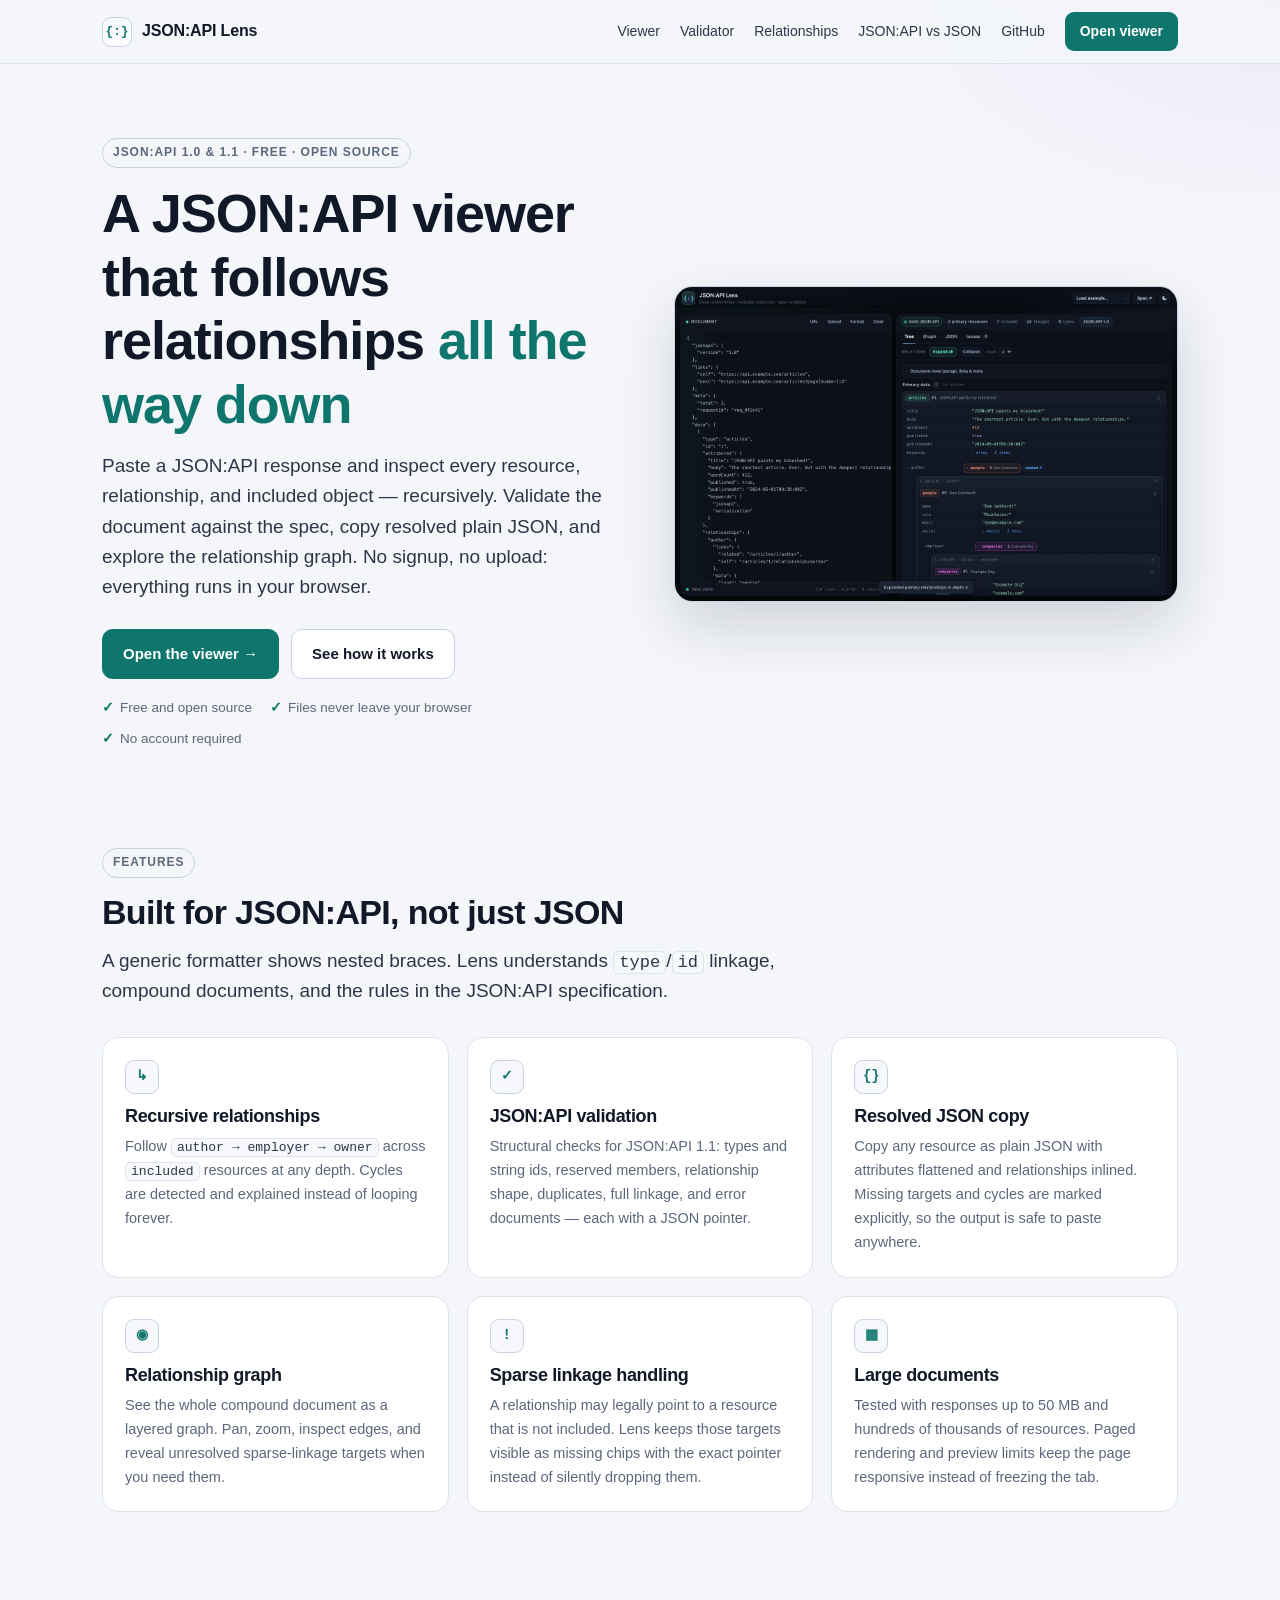
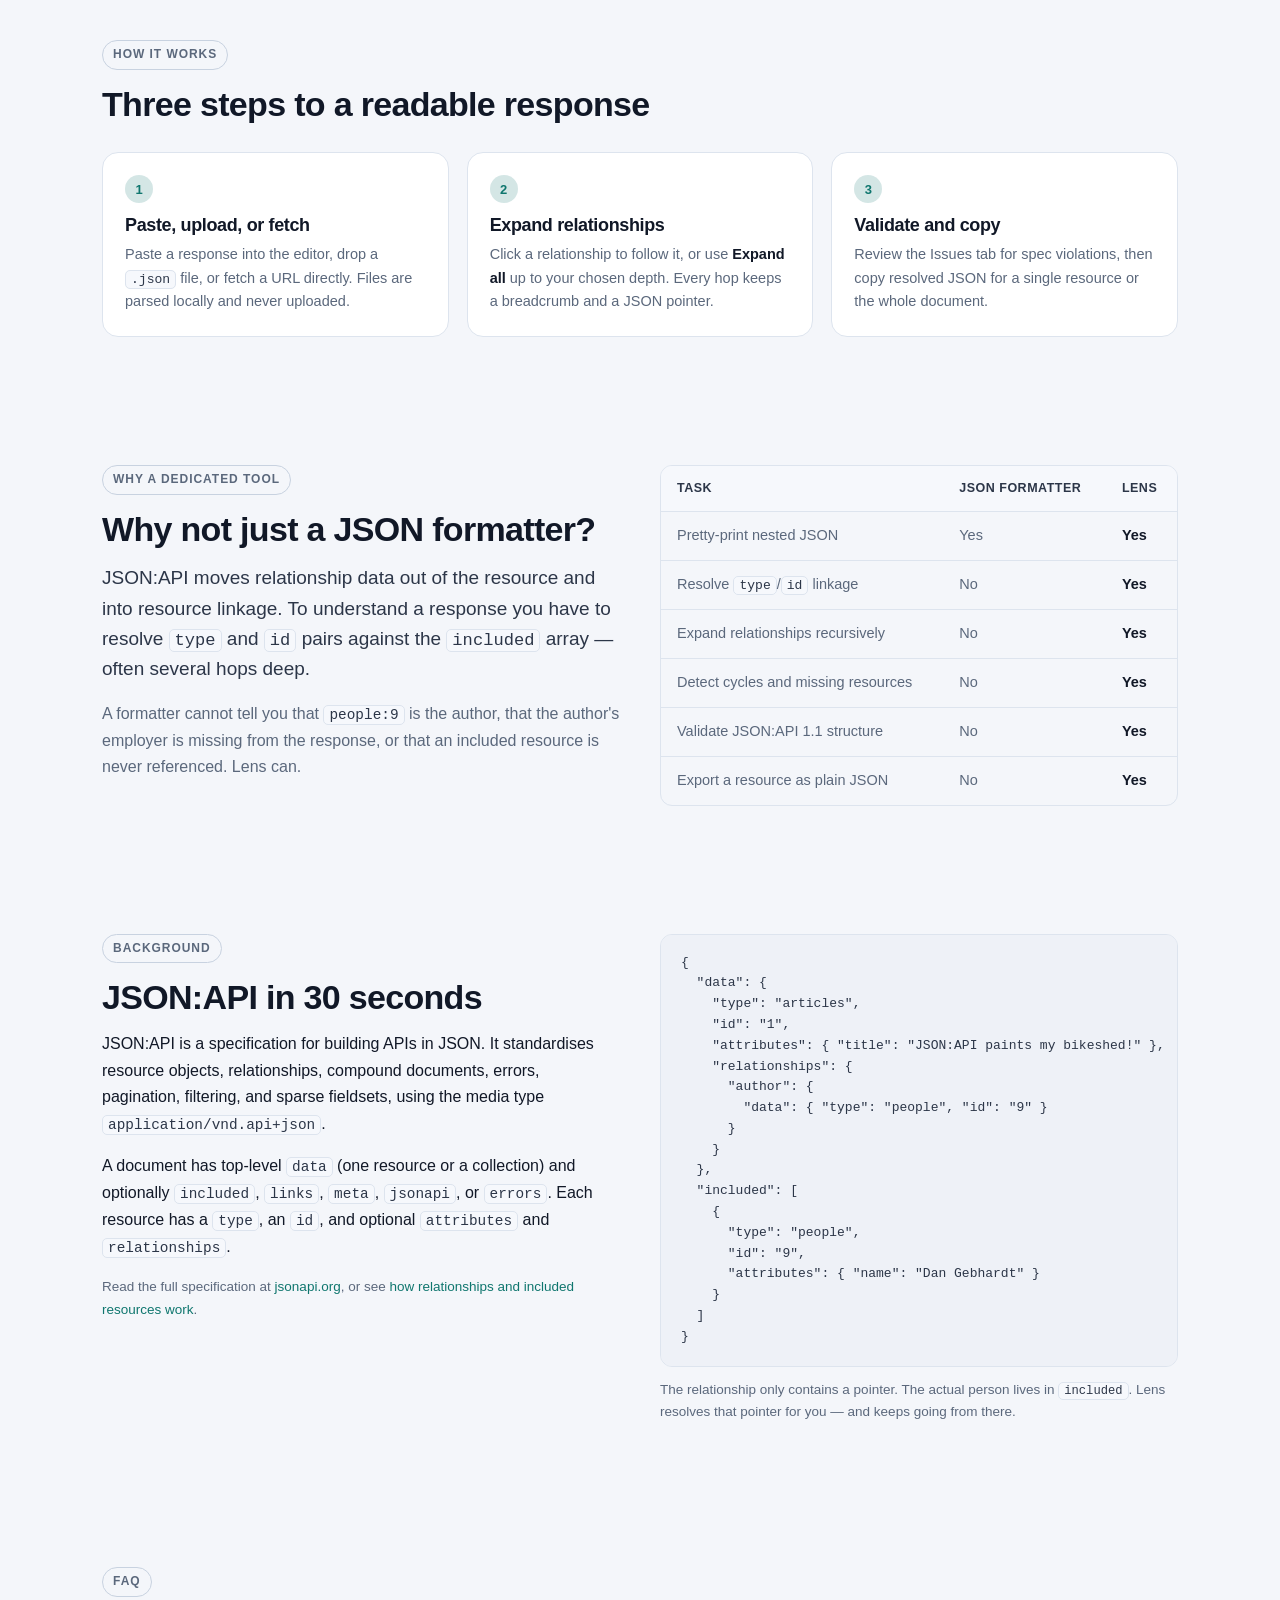
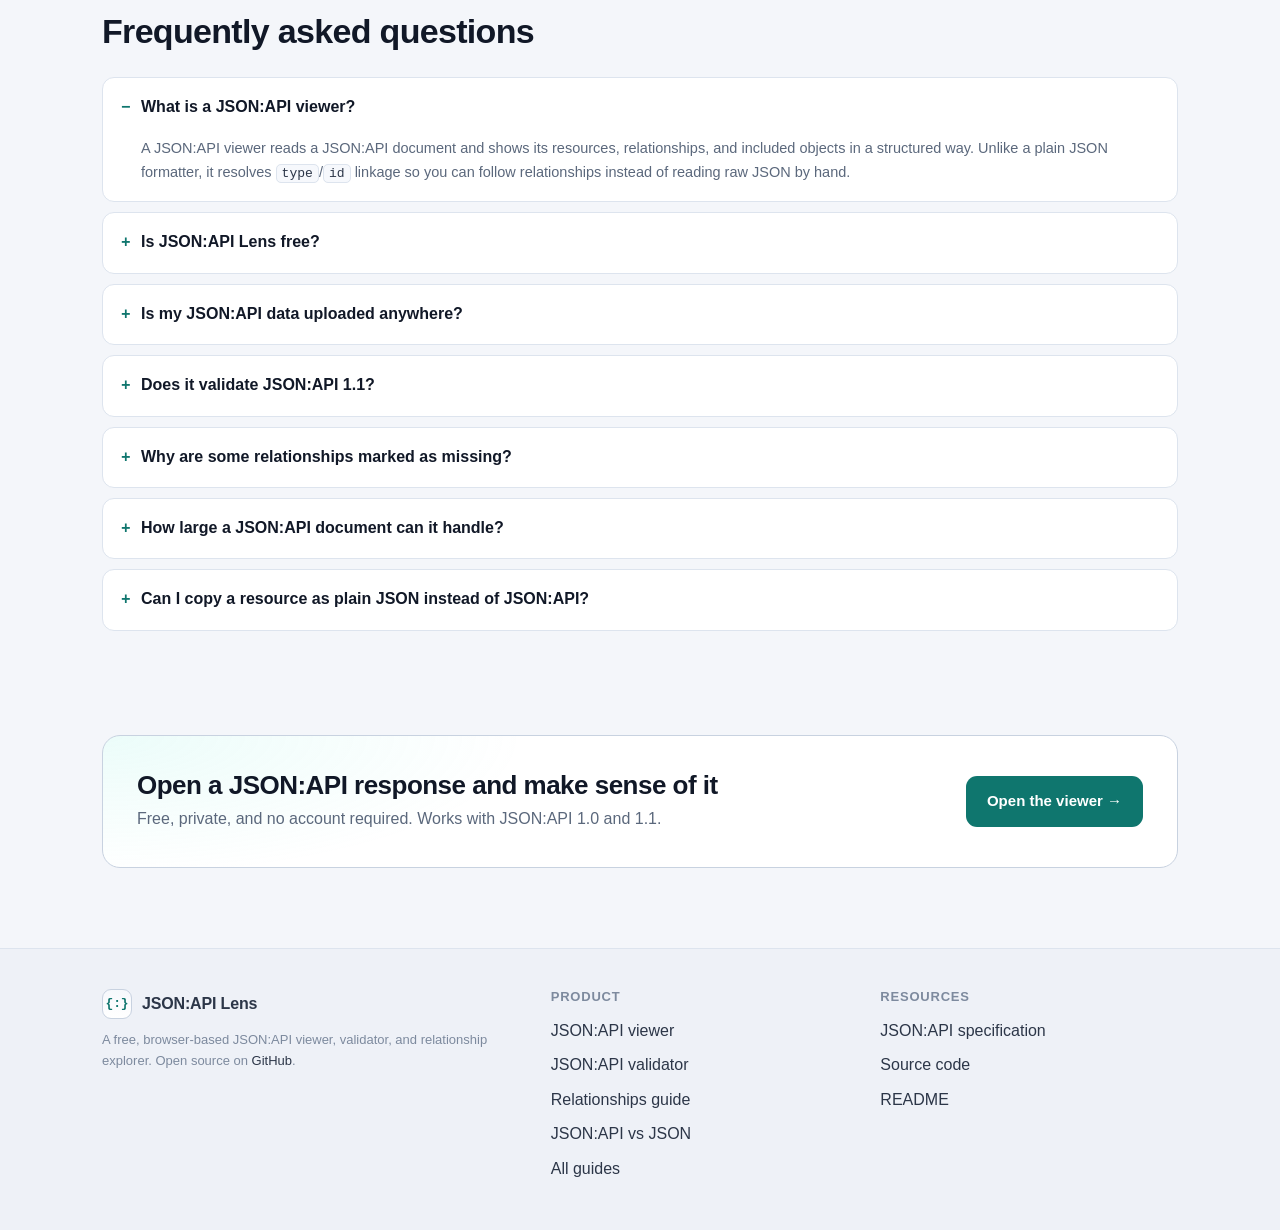
==== commit ab8058ab: "Add guides hub page and include it in the sitemap" ====
--- a/index.html
+++ b/index.html
@@ -6,7 +6,7 @@
     <title>JSON:API Viewer, Validator &amp; Explorer — JSON:API Lens</title>
     <meta
       name="description"
-      content="Free online JSON:API viewer, validator and explorer. Expand relationships and included resources recursively, inspect compound documents, and check JSON:API 1.1 structure. Runs in your browser — no signup."
+      content="Free JSON:API viewer, validator and explorer. Expand relationships and included resources recursively, validate JSON:API 1.1, and copy resolved JSON."
     />
     <meta name="robots" content="index,follow,max-image-preview:large" />
     <link rel="canonical" href="https://nayanbhut.github.io/jsonapi-lens/" />
@@ -504,6 +504,7 @@
             <li><a href="docs/jsonapi-validator/">JSON:API validator</a></li>
             <li><a href="docs/jsonapi-relationships/">Relationships guide</a></li>
             <li><a href="docs/jsonapi-vs-json/">JSON:API vs JSON</a></li>
+            <li><a href="docs/">All guides</a></li>
           </ul>
         </div>
         <div>
--- a/site.css
+++ b/site.css
@@ -104,6 +104,7 @@
 pre {
   margin: 0;
   padding: 18px 20px;
+  max-width: 100%;
   overflow: auto;
   border: 1px solid var(--border);
   border-radius: 12px;
@@ -306,6 +307,11 @@
   align-items: center;
 }
 
+.hero-grid > *,
+.split > * {
+  min-width: 0;
+}
+
 .hero h1 span {
   color: var(--accent);
 }
@@ -401,6 +407,11 @@
   display: grid;
   grid-template-columns: repeat(3, minmax(0, 1fr));
   gap: 18px;
+}
+
+.grid > *,
+.steps > * {
+  min-width: 0;
 }
 
 @media (max-width: 900px) {
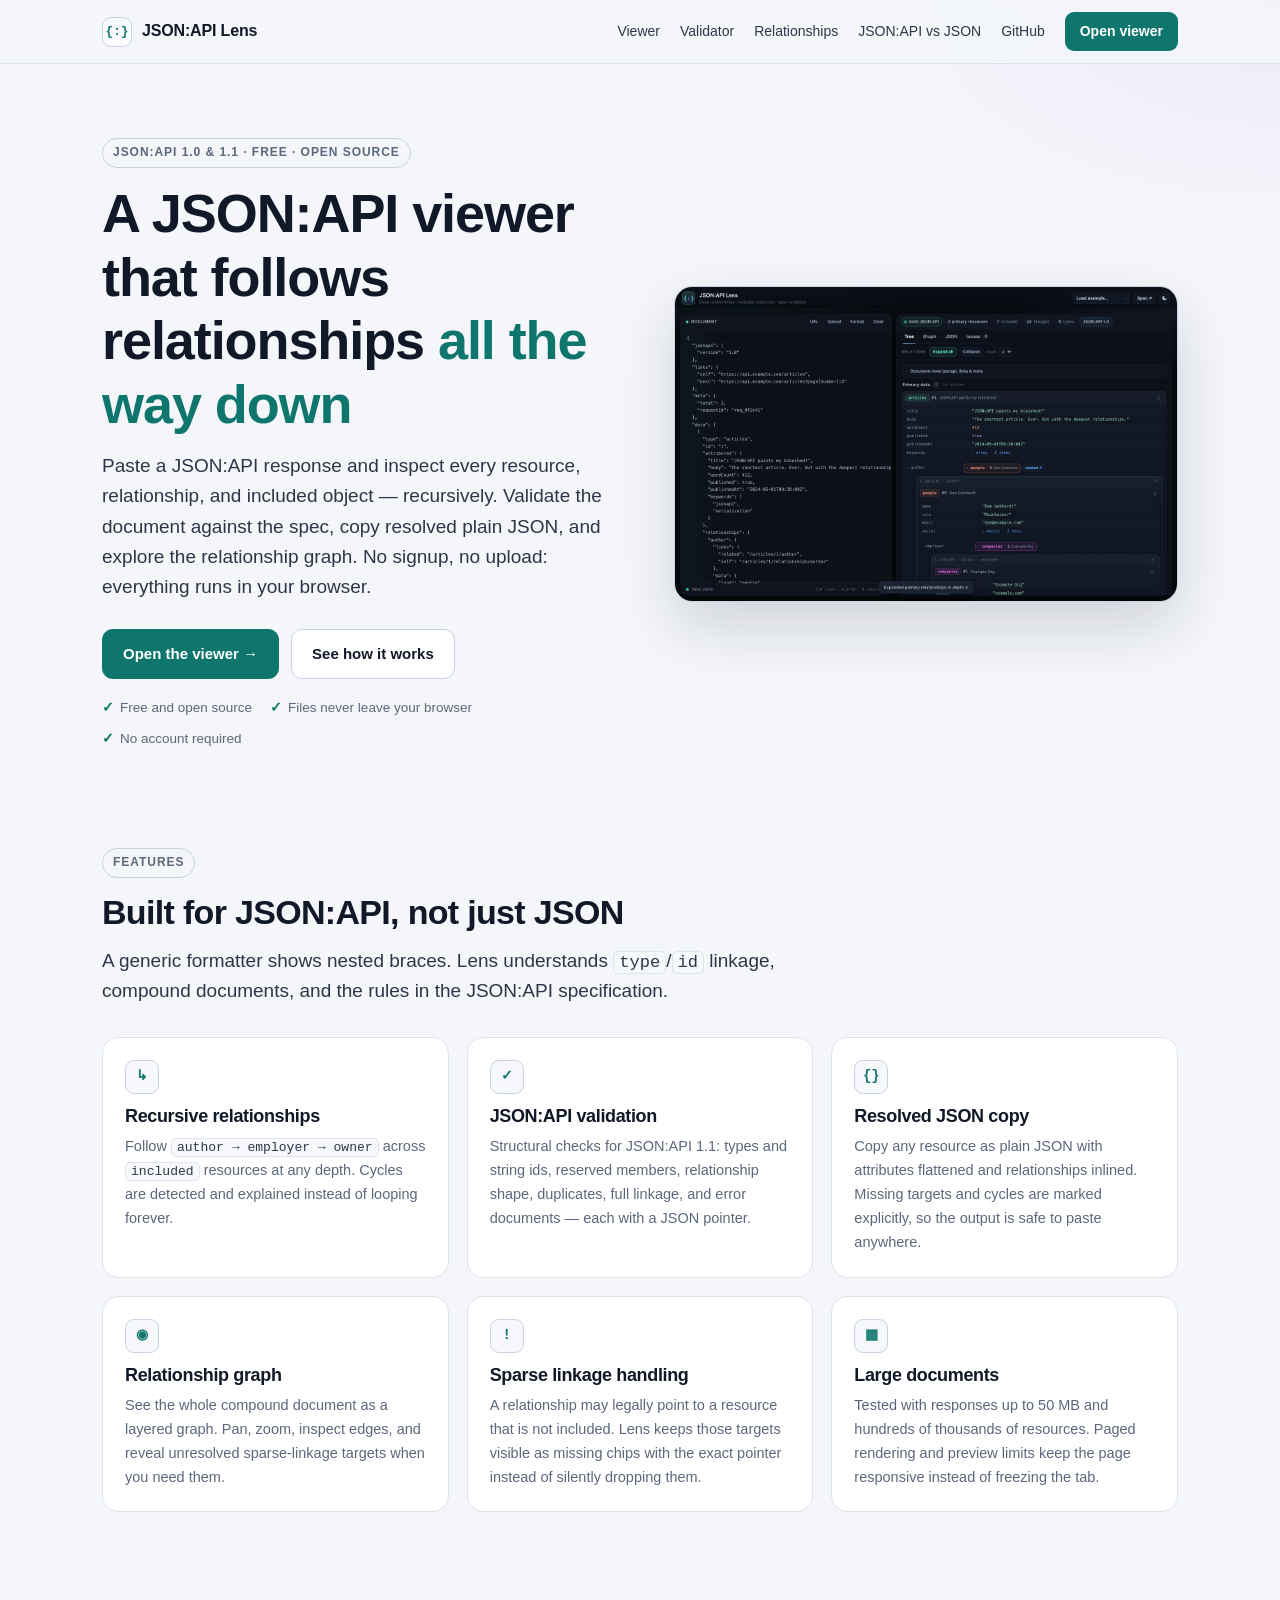
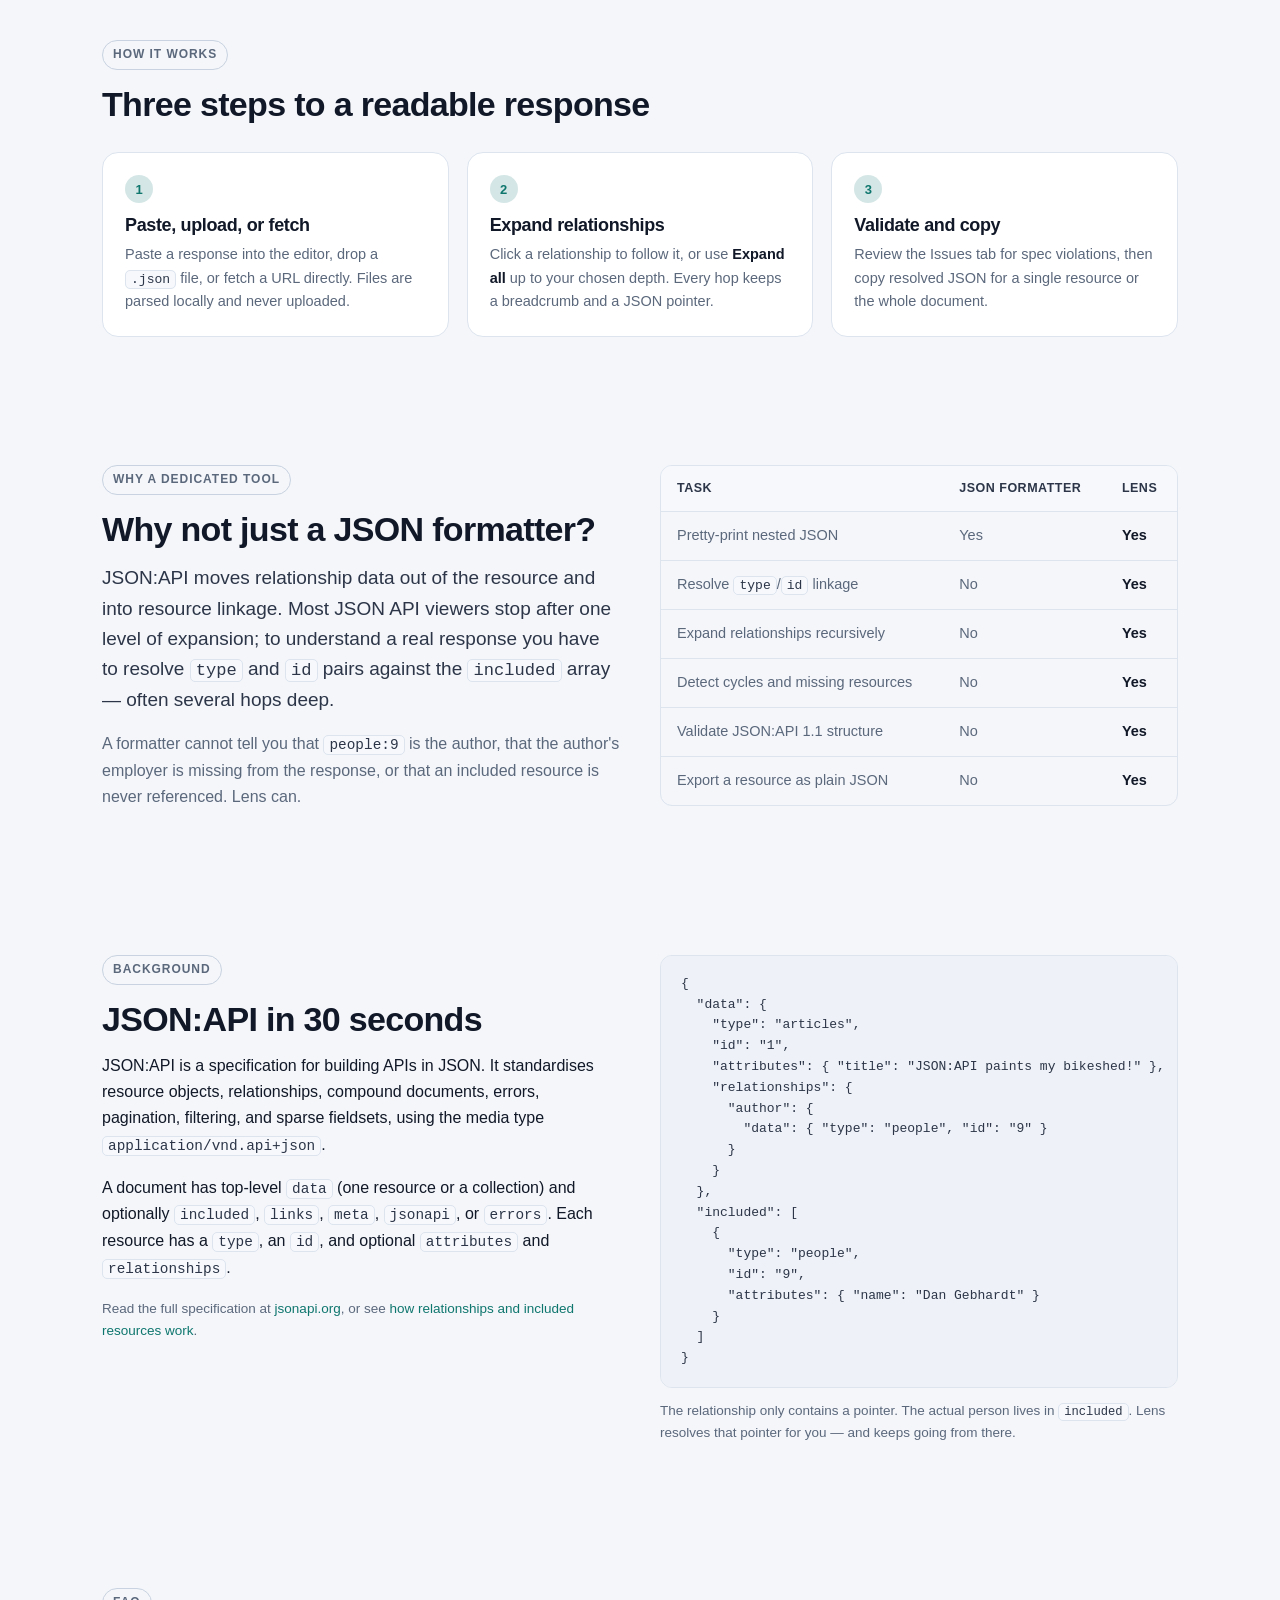
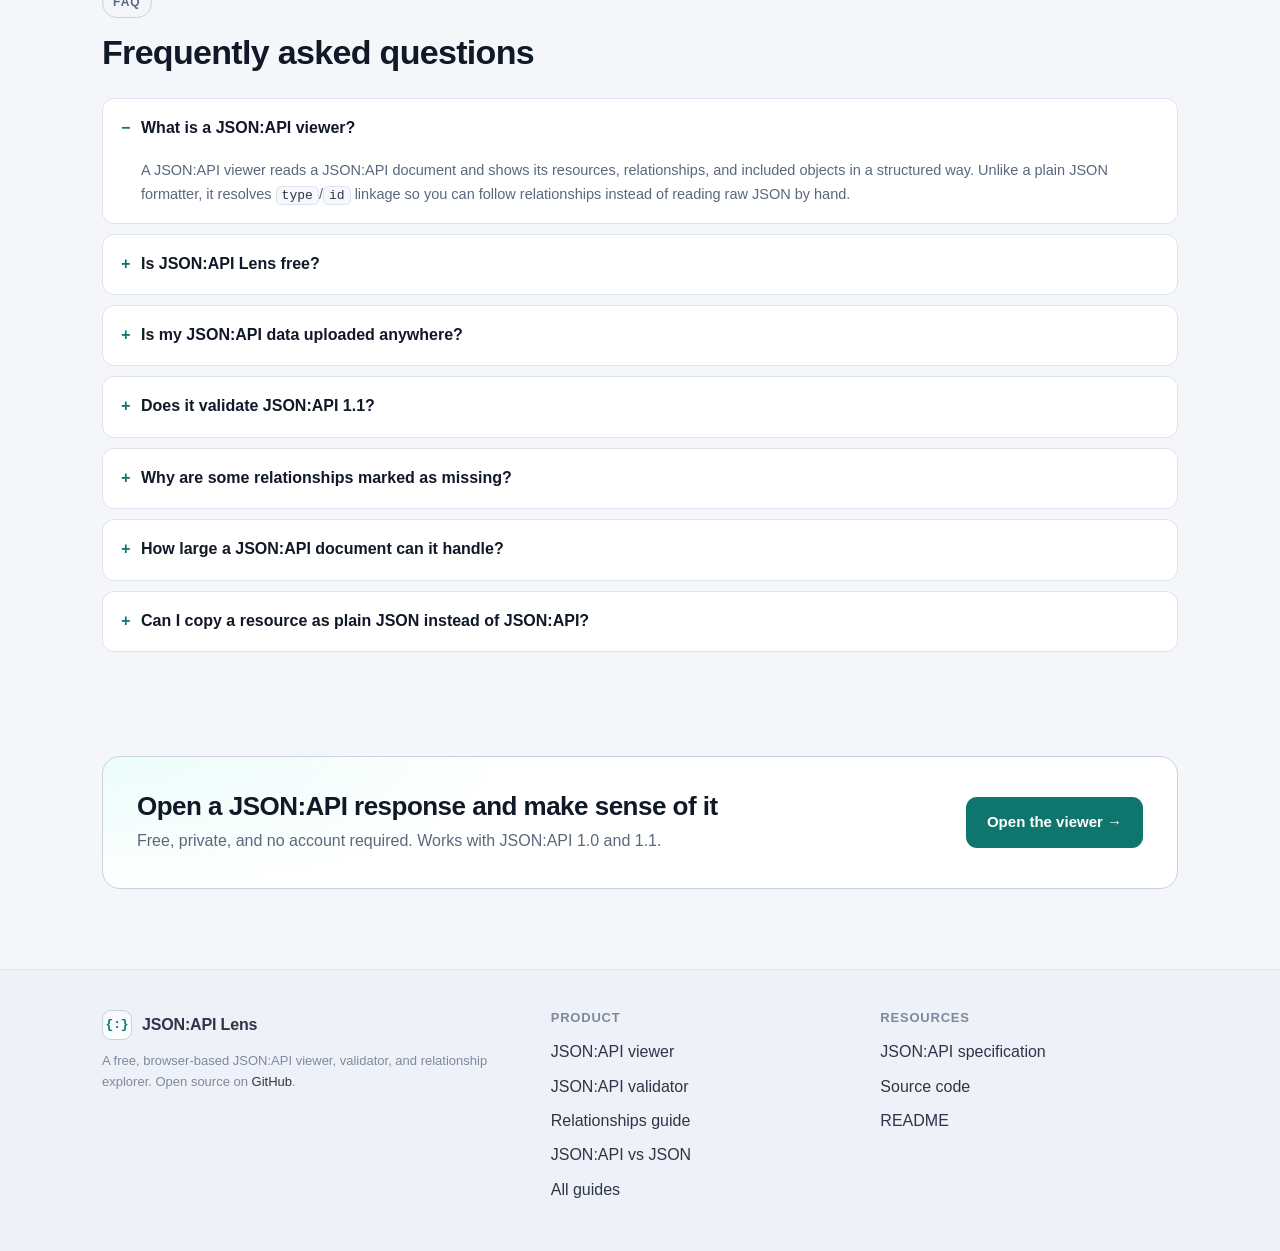
==== commit 027b8d3c: "Cover the spaced 'JSON API' query variant in page copy" ====
--- a/index.html
+++ b/index.html
@@ -281,9 +281,10 @@
               <span class="eyebrow">Why a dedicated tool</span>
               <h2>Why not just a JSON formatter?</h2>
               <p class="lead">
-                JSON:API moves relationship data out of the resource and into resource linkage. To understand a
-                response you have to resolve <code>type</code> and <code>id</code> pairs against the
-                <code>included</code> array — often several hops deep.
+                JSON:API moves relationship data out of the resource and into resource linkage. Most JSON API viewers
+                stop after one level of expansion; to understand a real response you have to resolve
+                <code>type</code> and <code>id</code> pairs against the <code>included</code> array — often several
+                hops deep.
               </p>
               <p class="muted">
                 A formatter cannot tell you that <code>people:9</code> is the author, that the author's employer is
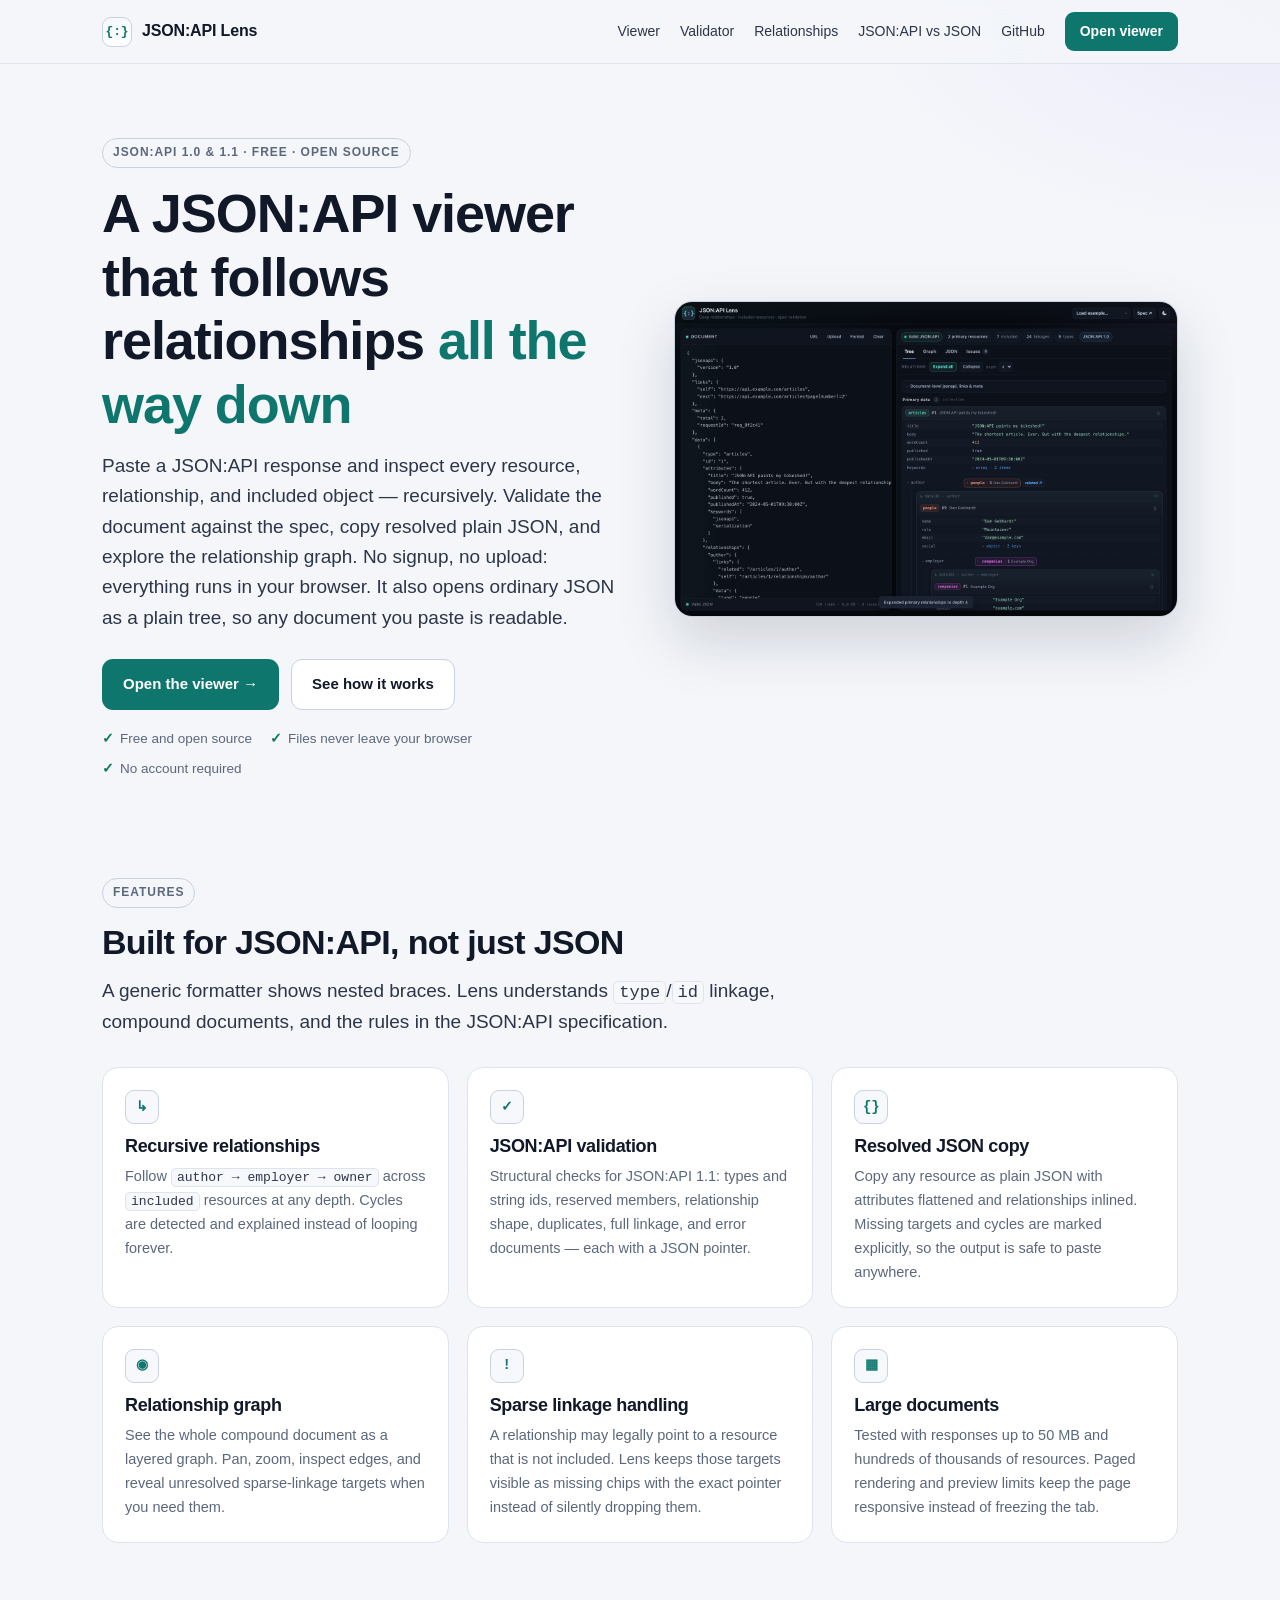
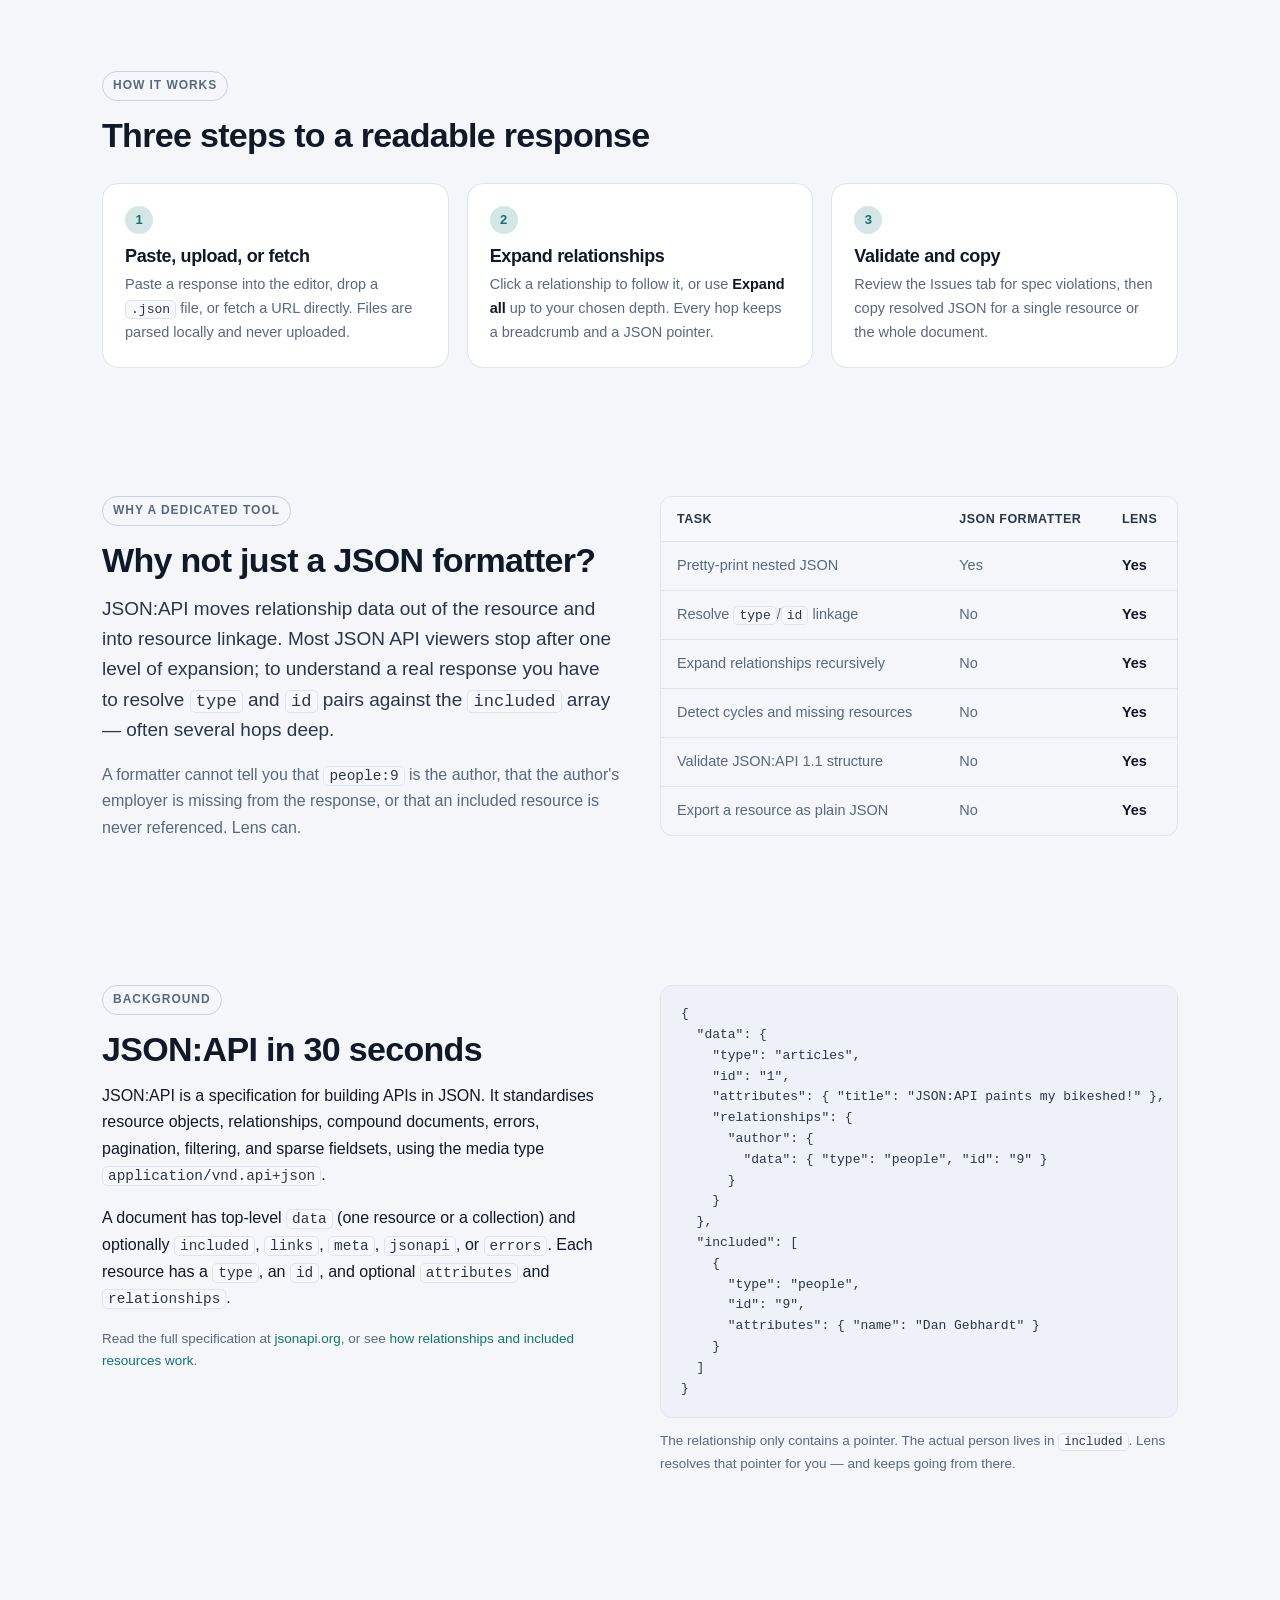
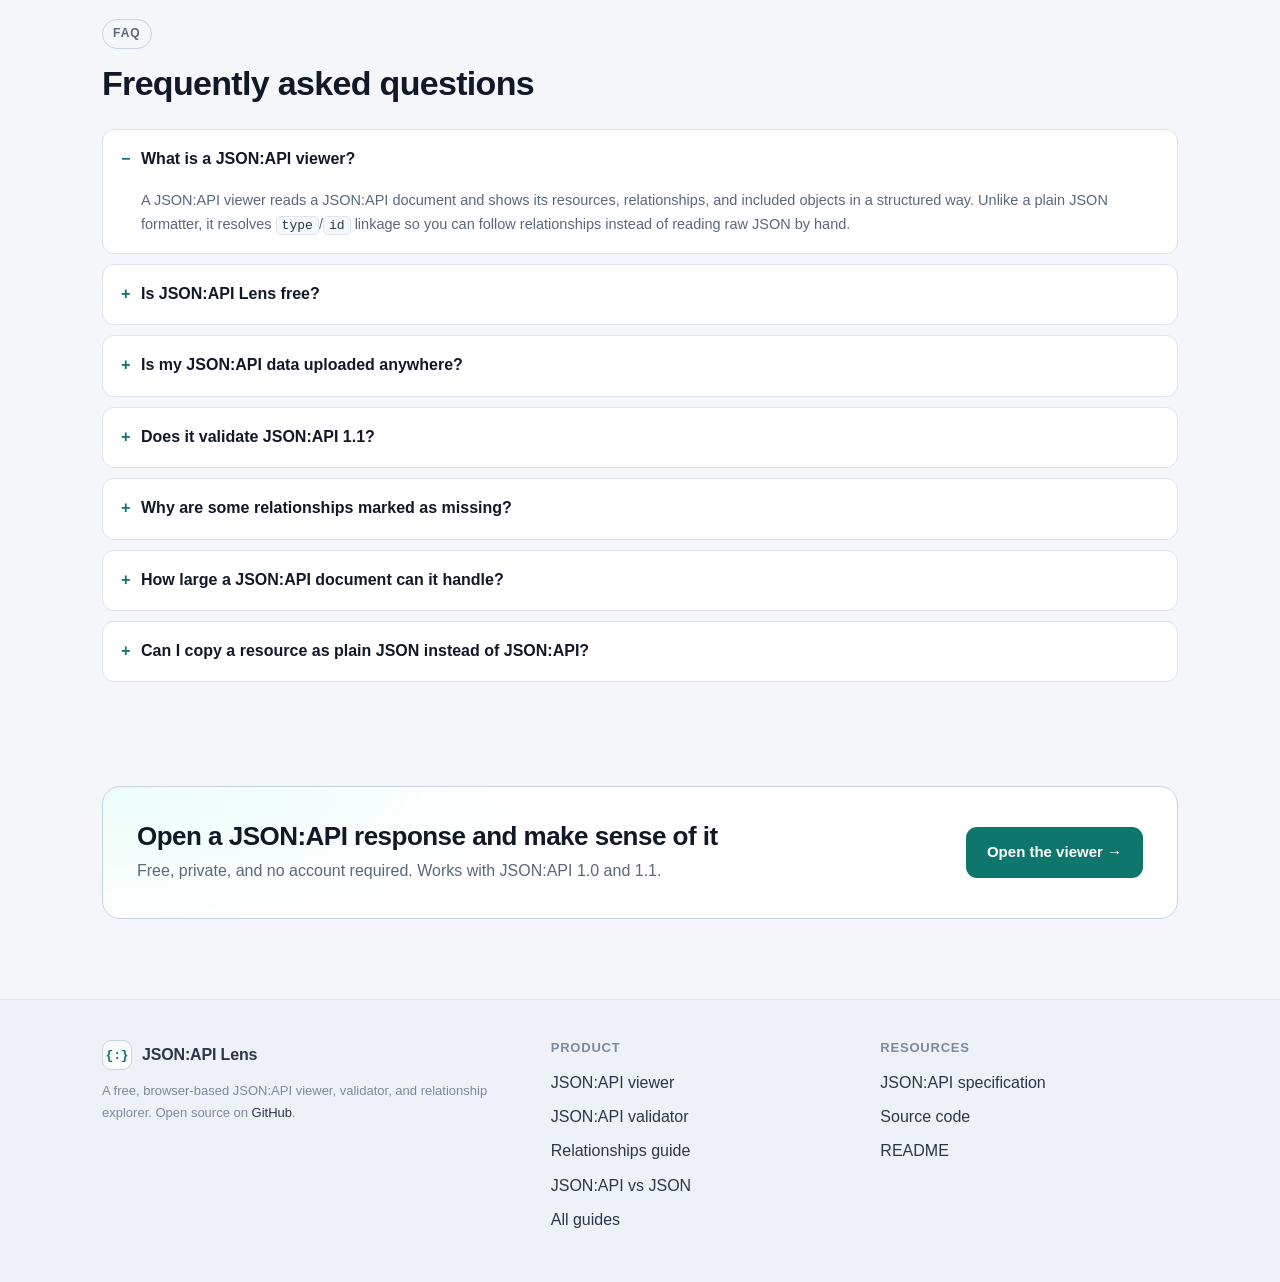
==== commit 026224d6: "docs: mention the plain-JSON fallback" ====
--- a/index.html
+++ b/index.html
@@ -159,6 +159,7 @@
                 Paste a JSON:API response and inspect every resource, relationship, and included object — recursively.
                 Validate the document against the spec, copy resolved plain JSON, and explore the relationship graph.
                 No signup, no upload: everything runs in your browser.
+                It also opens ordinary JSON as a plain tree, so any document you paste is readable.
               </p>
               <div class="hero-actions">
                 <a class="btn btn-primary" href="viewer/">Open the viewer →</a>
